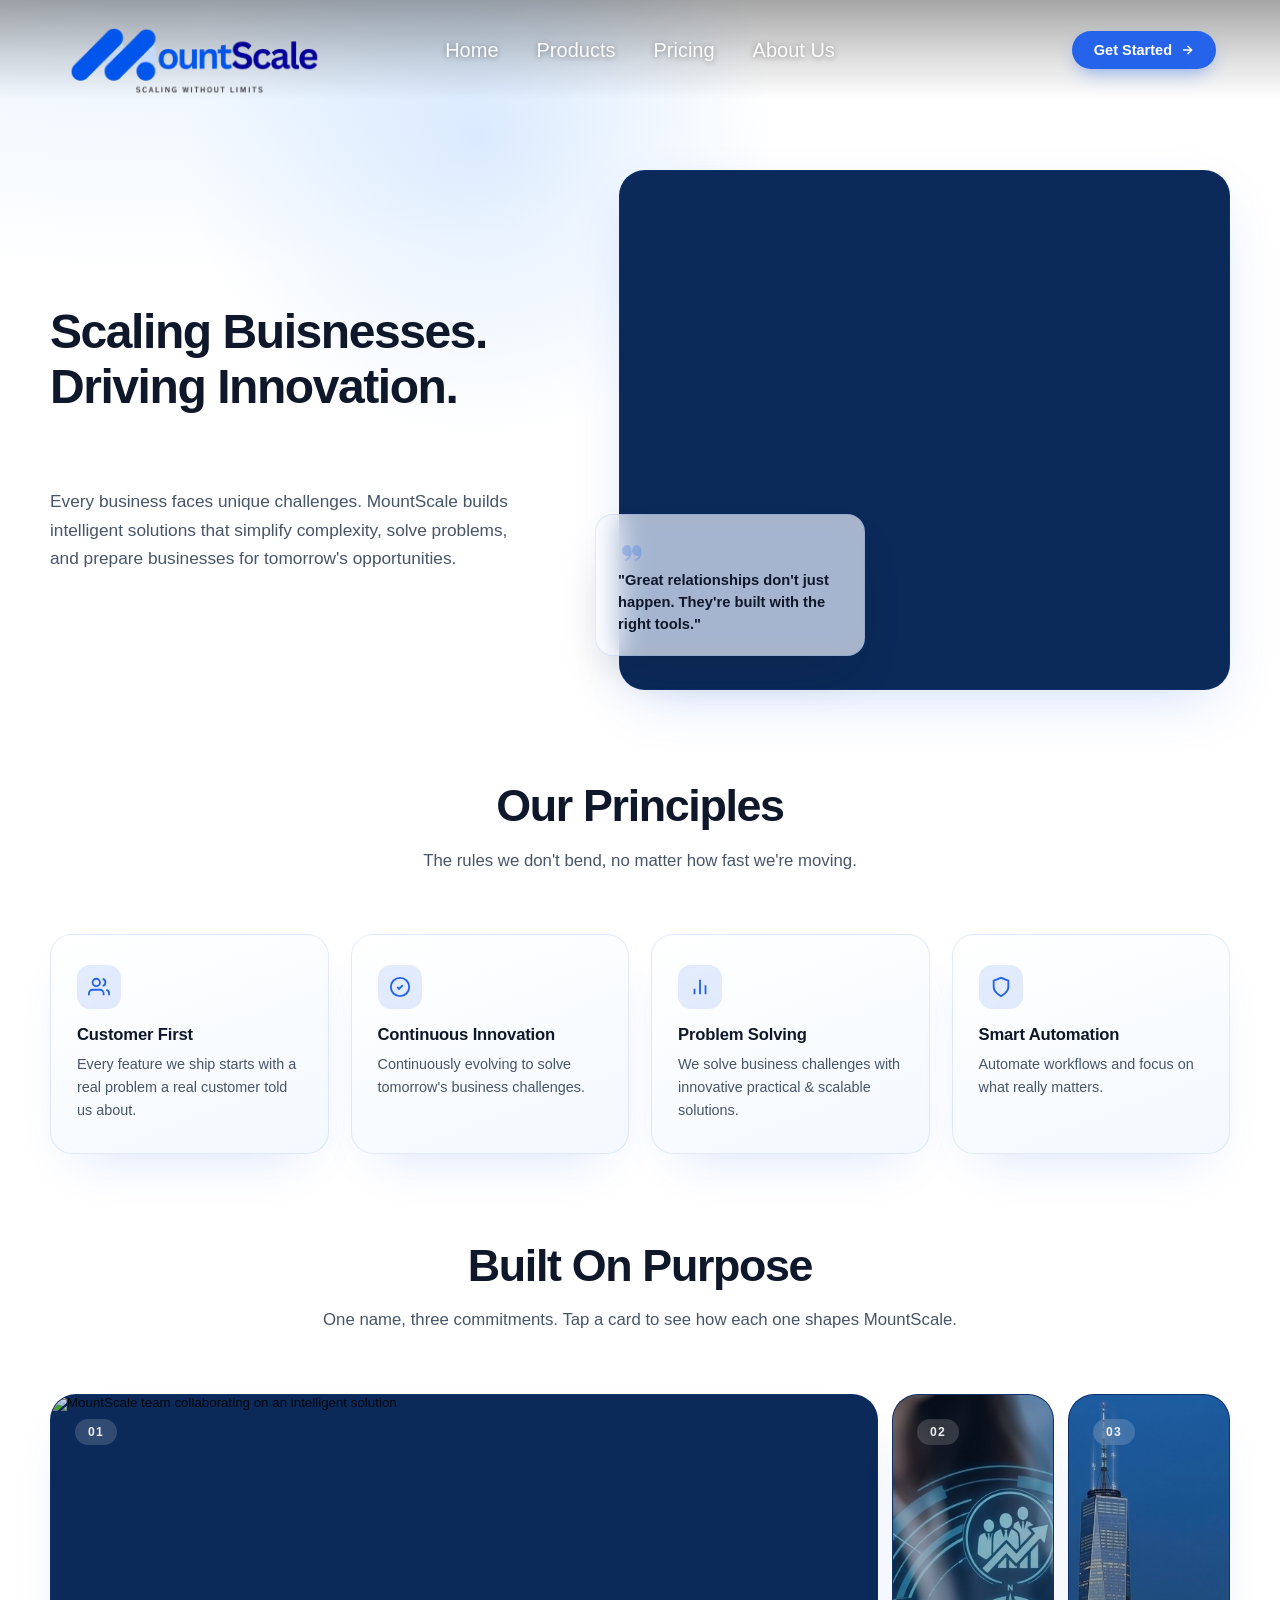
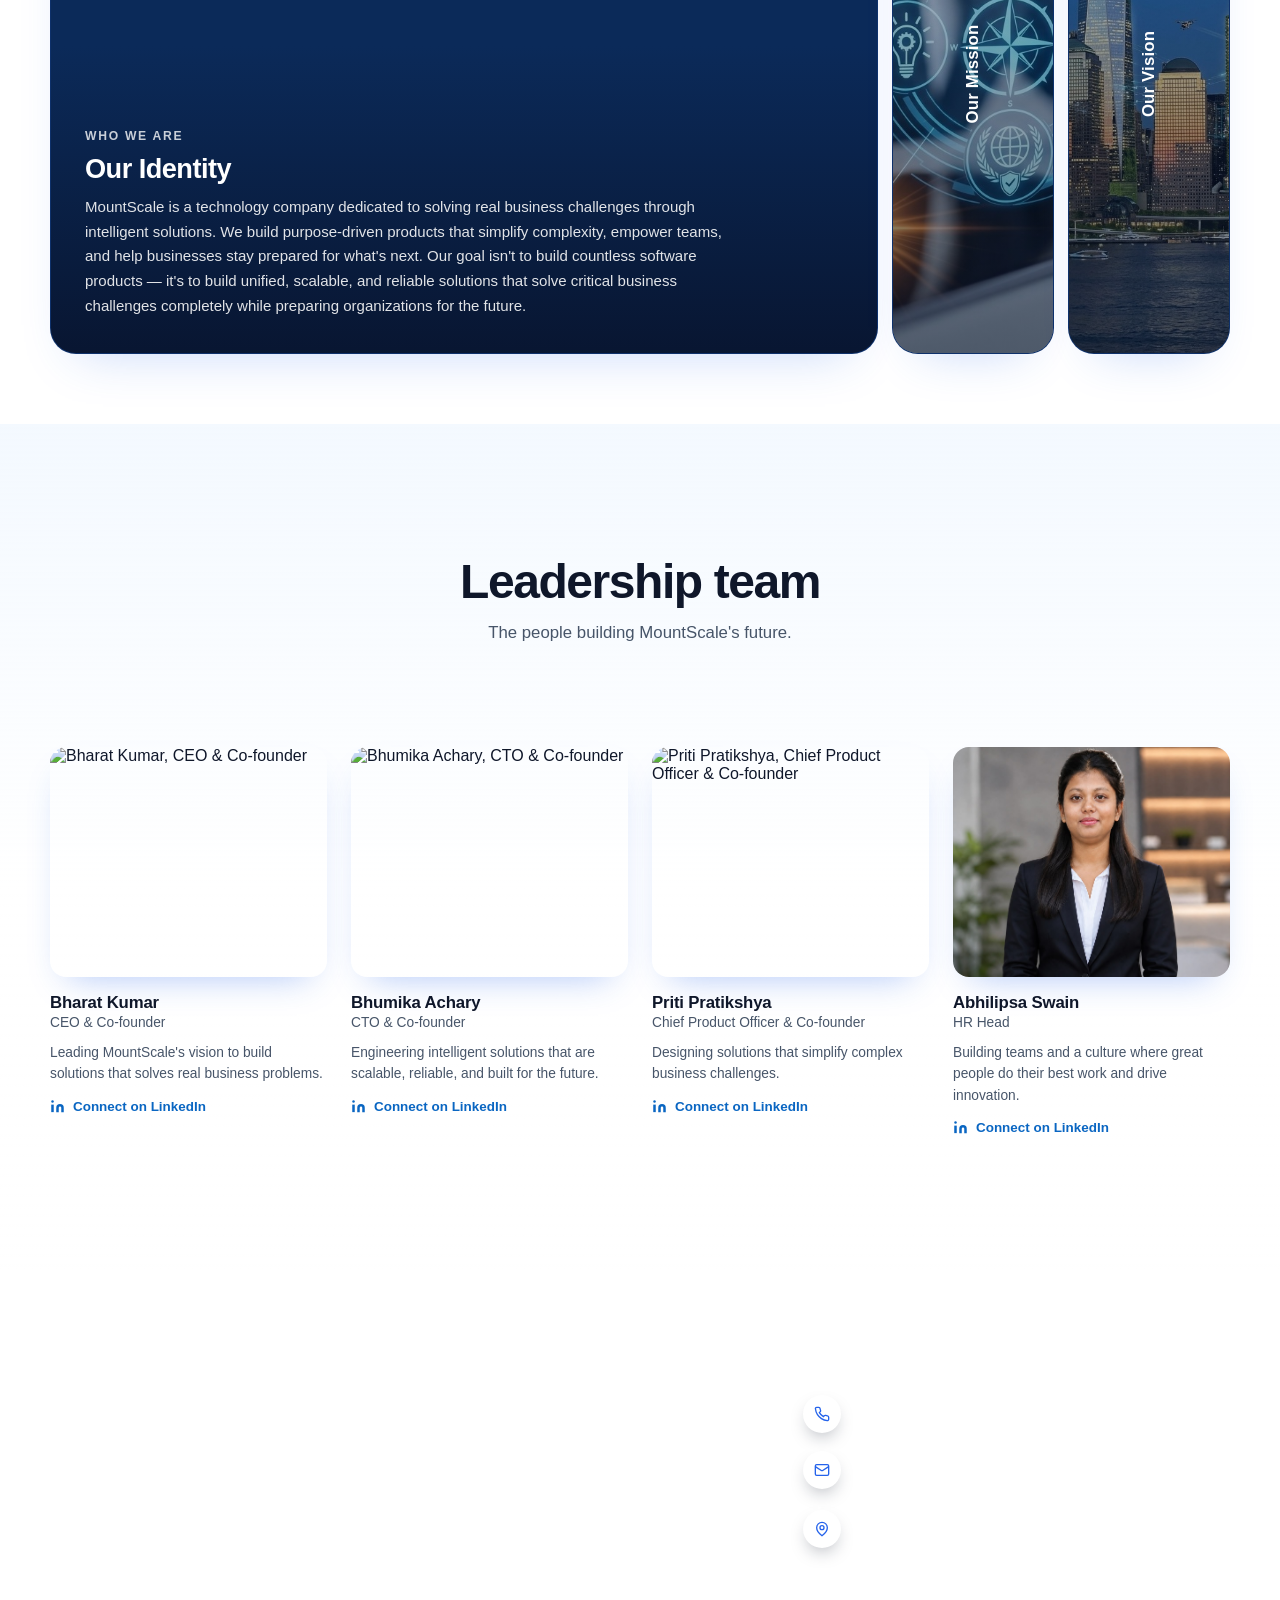
==== about.html @ 6b247cb0 "profile pic" ====
<!DOCTYPE html>
<html lang="en">
<head>
<meta charset="UTF-8" />
<meta name="viewport" content="width=device-width, initial-scale=1.0" />
<title>About Us — MountScale</title>
<link rel="icon" type="image/png" href="mountscale-mark.png" />
<meta name="description" content="MountScale exists to give growing businesses intelligent, AI-powered sales and customer engagement tools. Our mission, principles, story, and the team behind it." />
<link rel="preconnect" href="https://fonts.googleapis.com">
<link rel="stylesheet" href="index.css">
<link rel="stylesheet" href="loader.css">
<link rel="stylesheet" href="about.css">
</head>
<body>
<div id="loader">
  <div class="loader-card">
    <div class="loader-mark">
      <div class="loader-mark-depth"><img src="mountscale-mark.png" alt=""></div>
      <img class="loader-mark-base" src="mountscale-mark.png" alt="">
      <div class="loader-mark-fill"><img src="mountscale-mark.png" alt=""></div>
    </div>
  </div>
</div>

<header class="nav" id="navbar">
  <a href="index.html" class="nav-logo"><img src="mountscale-logo.png" alt="MountScale"/></a>
  <nav class="nav-center" id="navCenter">
    <a href="index.html#home">Home</a>
    <a href="products.html">Products</a>
    <a href="pricing.html">Pricing</a>
    <a href="about.html">About Us</a>
  </nav>
  <div class="nav-right">
    <a href="get-started.html" class="nav-cta">Get Started
      <svg width="14" height="14" viewBox="0 0 24 24" fill="none" stroke="currentColor" stroke-width="2.5"><path d="M5 12h14M13 5l7 7-7 7"/></svg>
    </a>
    <button class="nav-toggle" id="navToggle" aria-label="Toggle menu" aria-expanded="false" aria-controls="navCenter">
      <span></span>
    </button>
  </div>
</header>
<div class="nav-scrim" id="navScrim"></div>

<!-- ================= About hero ================= -->
<section class="about-hero">
  <div class="about-hero-glow"></div>
  <div class="section-inner about-hero-inner dash-wrap">
    <div class="about-copy">
      <!-- <div class="eyebrow reveal"><span class="dot"></span> About MountScale</div> -->
      <h1 class="about-headline reveal">Scaling Buisnesses.<br>Driving Innovation.         <span class="grad">Without Limits.</span></h1>
      <p class="about-sub reveal">Every business faces unique challenges. MountScale builds intelligent solutions that simplify complexity, solve problems, and prepare businesses for tomorrow's opportunities.</p>
    </div>

    <div class="about-visual reveal">
      <video class="about-video" autoplay muted loop playsinline preload="auto">
        <source src="abtvdo.mp4" type="video/mp4">
      </video>
      <div class="about-quote">
        <svg width="24" height="24" viewBox="0 0 24 24" fill="currentColor" class="quote-mark"><path d="M9.5 8C6.5 8 4 10.5 4 13.5S6.5 19 9.5 19c.4 0 .8 0 1.1-.1-.6 1.6-2 2.9-4 3.6l.6 1.5c4-1.3 6.3-4.4 6.3-8.6C13.5 11 11.9 8 9.5 8Zm10 0c-3 0-5.5 2.5-5.5 5.5S16.5 19 19.5 19c.4 0 .8 0 1.1-.1-.6 1.6-2 2.9-4 3.6l.6 1.5c4-1.3 6.3-4.4 6.3-8.6 0-4-1.6-7-4-7Z"/></svg>
        <p>"Great relationships don't just happen. They're built with the right tools."</p>
      </div>
    </div>
  </div>
</section>
<!-- ================= /about hero ================= -->

<!-- ================= Principles ================= -->
<section class="about-principles">
  <div class="section-inner">
    <div class="section-head reveal">
      <!-- <div class="section-eyebrow">How We Operate</div> -->
      <h2>Our Principles</h2>
      <p>The rules we don't bend, no matter how fast we're moving.</p>
    </div>

    <div class="principles-grid">
      <div class="principle-card reveal">
        <div class="principle-icon">
          <svg width="22" height="22" viewBox="0 0 24 24" fill="none" stroke="currentColor" stroke-width="2"><path d="M17 21v-2a4 4 0 0 0-4-4H5a4 4 0 0 0-4 4v2"/><circle cx="9" cy="7" r="4"/><path d="M23 21v-2a4 4 0 0 0-3-3.87"/><path d="M16 3.13a4 4 0 0 1 0 7.75"/></svg>
        </div>
        <h4>Customer First</h4>
        <p>Every feature we ship starts with a real problem a real customer told us about.</p>
      </div>
      <div class="principle-card reveal">
        <div class="principle-icon">
          <svg width="22" height="22" viewBox="0 0 24 24" fill="none" stroke="currentColor" stroke-width="2"><circle cx="12" cy="12" r="10"/><path d="m9 12 2 2 4-4"/></svg>
        </div>
        <h4>Continuous Innovation</h4>
        <p>Continuously evolving to solve tomorrow's business challenges.</p>
      </div>
      <div class="principle-card reveal">
        <div class="principle-icon">
          <svg width="22" height="22" viewBox="0 0 24 24" fill="none" stroke="currentColor" stroke-width="2"><path d="M18 20V10M12 20V4M6 20v-6"/></svg>
        </div>
        <h4>Problem Solving</h4>
        <p>We solve business challenges with innovative practical & scalable solutions.</p>
      </div>
      <div class="principle-card reveal">
        <div class="principle-icon">
          <svg width="22" height="22" viewBox="0 0 24 24" fill="none" stroke="currentColor" stroke-width="2"><path d="M12 22s8-4 8-10V5l-8-3-8 3v7c0 6 8 10 8 10z"/></svg>
        </div>
        <h4>Smart Automation</h4>
        <p>Automate workflows and focus on what really matters.</p>
      </div>
    </div>
  </div>
</section>
<!-- ================= /Principles ================= -->

<!-- ================= Our Foundation: Identity / Mission / Vision ================= -->
<section class="about-foundation">
  <div class="section-inner">
    <div class="section-head reveal">
      <!-- <div class="section-eyebrow">What We Stand For</div> -->
      <h2>Built On Purpose</h2>
      <p>One name, three commitments. Tap a card to see how each one shapes MountScale.</p>
    </div>

    <div class="foundation-stack reveal" id="foundationStack">

      <button class="foundation-card is-active" type="button" data-card="identity" aria-expanded="true">
        <img class="fc-img" src="https://images.unsplash.com/photo-1758873268745-dd2cf0d677b5?fm=jpg&q=70&w=1400&auto=format&fit=crop" alt="MountScale team collaborating on an intelligent solution" loading="lazy">
        <span class="fc-scrim" aria-hidden="true"></span>
        <span class="fc-index">01</span>
        <span class="fc-collapsed-label">Our Identity</span>
        <span class="fc-content">
          <span class="fc-eyebrow">Who We Are</span>
          <span class="fc-title">Our Identity</span>
          <span class="fc-desc">MountScale is a technology company dedicated to solving real business challenges through intelligent solutions. We build purpose-driven products that simplify complexity, empower teams, and help businesses stay prepared for what's next. Our goal isn't to build countless software products — it's to build unified, scalable, and reliable solutions that solve critical business challenges completely while preparing organizations for the future.</span>
        </span>
      </button>

      <button class="foundation-card" type="button" data-card="mission" aria-expanded="false">
        <img class="fc-img" src="mission.jpg" loading="lazy">
        <span class="fc-scrim" aria-hidden="true"></span>
        <span class="fc-index">02</span>
        <span class="fc-collapsed-label">Our Mission</span>
        <span class="fc-content">
          <span class="fc-eyebrow">Why We Build</span>
          <span class="fc-title">Our Mission</span>
          <span class="fc-desc">To identify real business challenges and build intelligent solutions that solve them completely — enabling businesses to work smarter, adapt faster, and scale without limits.</span>
        </span>
      </button>

      <button class="foundation-card" type="button" data-card="vision" aria-expanded="false">
        <img class="fc-img" src="vision.jpg" alt="Sunrise over a mountain summit — the horizon MountScale is building toward" loading="lazy">
        <span class="fc-scrim" aria-hidden="true"></span>
        <span class="fc-index">03</span>
        <span class="fc-collapsed-label">Our Vision</span>
        <span class="fc-content">
          <span class="fc-eyebrow">Where We're Headed</span>
          <span class="fc-title">Our Vision</span>
          <span class="fc-desc">To become the most trusted business technology company for SMEs — building innovative solutions that empower businesses to solve today's challenges and prepare for tomorrow's opportunities.</span>
        </span>
      </button>

    </div>
  </div>
</section>
<!-- ================= /Our Foundation ================= -->

<!-- ================= Brand meaning / story ================= -->
<!-- <section class="about-story">
  <div class="section-inner story-wrap">
    <div class="story-visual reveal">
      <img
        class="story-photo"
        src="https://images.unsplash.com/photo-1761838816945-021a4ebd67bc?fm=jpg&q=80&w=1400&auto=format&fit=crop"
        alt="Snow-covered mountain peak lit by sunset — the climb MountScale is named for"
        loading="lazy">
      <div class="story-photo-overlay"></div>
    </div>
    <div class="story-copy reveal">
      <div class="section-eyebrow">Our Story</div>
      <h2>The Story Behind The Name</h2>
      <p>MountScale was born from a simple observation: growing a business feels a lot like climbing a mountain — steep, unpredictable, and hard to do alone. We wanted a name that carried both halves of that journey.</p>
      <p><strong>Mount</strong> is the climb — the ambition, the grit, the decision to start before the path is clear. <strong>Scale</strong> is what comes after you reach solid ground — growth without limits, systems that expand exactly as fast as you need them to. Put together, they're a promise: we'll help you make the climb, and we'll help you keep climbing.</p>
    </div>
  </div>
</section> -->
<!-- ================= /Brand meaning / story ================= -->

<!-- ================= Our Core Belief ================= -->
<!-- <section class="about-belief-section">
  <div class="section-inner">
    <div class="about-belief reveal">
      <div class="belief-eyebrow">Our Core Belief</div>
      <p class="belief-statement">Every business — regardless of size — deserves the same intelligent tools once reserved for enterprises with unlimited budgets.</p>
      <p class="belief-sub">That belief is the reason MountScale exists, and it's the filter every decision we make has to pass through.</p>
    </div>
  </div>
</section> -->
<!-- ================= /Our Core Belief ================= -->

<!-- ================= Logo & name meaning ================= -->
<!-- <section class="about-logo-meaning">
  <div class="section-inner logo-wrap">
    <div class="logo-mark-card reveal">
      <img src="mountscale-logo.png" alt="MountScale logomark" class="logo-mark-img"/>
    </div>
    <div class="logo-copy reveal">
      <div class="section-eyebrow">Our Identity</div>
      <h2>What Our Mark Stands For</h2>
      <p>Our mark is two ascending peaks resolving into a single upward stroke — a climb that turns into momentum. It's meant to read as motion, not just geometry: the moment effort becomes progress.</p>
      <div class="logo-meaning-grid">
        <div class="logo-meaning-item">
          <span class="lm-letter">Mount</span>
          <p>The starting point. Every business begins at the base of its own mountain — ambitious, unproven, and ready to climb.</p>
        </div>
        <div class="logo-meaning-item">
          <span class="lm-letter">Scale</span>
          <p>The outcome. Systems and automation that grow exactly as fast as you do, with nothing holding you back.</p>
        </div>
      </div>
      <p class="logo-color-note">The blue gradient across our mark represents clarity, trust, and the open sky above the summit — where growth has no ceiling.</p>
    </div>
  </div>
</section> -->
<!-- ================= /Logo & name meaning ================= -->

<!-- ================= Leadership team ================= -->
<section class="about-team">
  <div class="team-bg" aria-hidden="true"></div>
  <div class="section-inner">
    <div class="team-head reveal">
      <h2>Leadership team</h2>
      <p>The people building MountScale's future.</p>
      <svg class="team-divider" width="90" height="26" viewBox="0 0 90 26" fill="none"></svg>
    </div>

    <div class="team-grid">
      <div class="team-card reveal">
        <img class="team-photo" src="images/team/bharat-kumar.jpg" alt="Bharat Kumar, CEO & Co-founder">
        <div class="team-name">Bharat Kumar</div>
        <span class="team-role-pill">CEO &amp; Co-founder</span>
        <p class="team-bio">Leading MountScale's vision to build solutions that solves real business problems.</p>
        <a href="https://www.linkedin.com/in/know-bk/" class="team-linkedin">
          <svg width="15" height="15" viewBox="0 0 24 24" fill="currentColor"><path d="M16 8a6 6 0 0 1 6 6v7h-4v-7a2 2 0 0 0-2-2 2 2 0 0 0-2 2v7h-4v-7a6 6 0 0 1 6-6z"/><rect x="2" y="9" width="4" height="12"/><circle cx="4" cy="4" r="2"/></svg>
          Connect on LinkedIn
        </a>
      </div>

      <div class="team-card reveal">
        <img class="team-photo" src="images/team/bhumika-achary.jpg" alt="Bhumika Achary, CTO & Co-founder">
        <div class="team-name">Bhumika Achary</div>
        <span class="team-role-pill">CTO &amp; Co-founder</span>
        <p class="team-bio">Engineering intelligent solutions that are scalable, reliable, and built for the future.</p>
        <a href="https://www.linkedin.com/in/abhumikaachary/" class="team-linkedin">
          <svg width="15" height="15" viewBox="0 0 24 24" fill="currentColor"><path d="M16 8a6 6 0 0 1 6 6v7h-4v-7a2 2 0 0 0-2-2 2 2 0 0 0-2 2v7h-4v-7a6 6 0 0 1 6-6z"/><rect x="2" y="9" width="4" height="12"/><circle cx="4" cy="4" r="2"/></svg>
          Connect on LinkedIn
        </a>
      </div>

      <div class="team-card reveal">
        <img class="team-photo" src="images/team/priti-pratikshya.jpg" alt="Priti Pratikshya, Chief Product Officer & Co-founder">
        <div class="team-name">Priti Pratikshya</div>
        <span class="team-role-pill">Chief Product Officer &amp; Co-founder</span>
        <p class="team-bio">Designing solutions that simplify complex business challenges.</p>
        <a href="https://www.linkedin.com/in/pritipratikshya018/" class="team-linkedin">
          <svg width="15" height="15" viewBox="0 0 24 24" fill="currentColor"><path d="M16 8a6 6 0 0 1 6 6v7h-4v-7a2 2 0 0 0-2-2 2 2 0 0 0-2 2v7h-4v-7a6 6 0 0 1 6-6z"/><rect x="2" y="9" width="4" height="12"/><circle cx="4" cy="4" r="2"/></svg>
          Connect on LinkedIn
        </a>
      </div>

      <div class="team-card reveal">
        <img class="team-photo" src="HR.jpeg" alt="Abhilipsa Swain, HR Head">
        <div class="team-name">Abhilipsa Swain</div>
        <span class="team-role-pill">HR Head</span>
        <p class="team-bio">Building teams and a culture where great people do their best work and drive innovation.</p>
        <a href="https://www.linkedin.com/in/abhilipsa-swain-6532712ba/" class="team-linkedin">
          <svg width="15" height="15" viewBox="0 0 24 24" fill="currentColor"><path d="M16 8a6 6 0 0 1 6 6v7h-4v-7a2 2 0 0 0-2-2 2 2 0 0 0-2 2v7h-4v-7a6 6 0 0 1 6-6z"/><rect x="2" y="9" width="4" height="12"/><circle cx="4" cy="4" r="2"/></svg>
          Connect on LinkedIn
        </a>
      </div>
    </div>
  </div>
</section>
<!-- ================= /leadership team ================= -->
 
<footer id="about">
  <div class="footer-watermark" aria-hidden="true"><img src="mountscale-logo.png" alt=""/></div>
  <div class="footer-inner">
    <div class="footer-social">
      <h4>Find Us</h4>
      <div class="social-row">
        <a href="https://x.com/MountScale/" target="_blank" rel="noopener" aria-label="Twitter">
          <svg width="18" height="18" viewBox="0 0 24 24" fill="currentColor"><path d="M18.9 2H22l-6.77 7.74L23.2 22h-6.24l-4.89-6.39L6.48 22H3.36l7.24-8.28L2.94 2h6.4l4.42 5.84L18.9 2Zm-1.1 18h1.73L8.4 3.9H6.54L17.8 20Z"/></svg>
        </a>
        <a href="https://linkedin.com/company/mountscale" target="_blank" rel="noopener" aria-label="LinkedIn">
          <svg width="18" height="18" viewBox="0 0 24 24" fill="none" stroke="currentColor" stroke-width="2"><path d="M16 8a6 6 0 0 1 6 6v7h-4v-7a2 2 0 0 0-2-2 2 2 0 0 0-2 2v7h-4v-7a6 6 0 0 1 6-6z"/><rect x="2" y="9" width="4" height="12"/><circle cx="4" cy="4" r="2"/></svg>
        </a>
        <a href="https://instagram.com/mountscale" target="_blank" rel="noopener" aria-label="Instagram">
          <svg width="18" height="18" viewBox="0 0 24 24" fill="none" stroke="currentColor" stroke-width="2"><rect x="2" y="2" width="20" height="20" rx="5"/><circle cx="12" cy="12" r="4"/><circle cx="17.5" cy="6.5" r="1"/></svg>
        </a>
      </div>
    </div>

    <div class="footer-links">
      <h4>Quick Links</h4>
      <a href="index.html#home">Home</a>
      <a href="products.html">Products</a>
      <a href="pricing.html">Pricing</a>
      <a href="about.html">About Us</a>
    </div>

    <div class="footer-contact">
      <h4>Contact Us</h4>
      <div class="contact-row">
        <span class="contact-icon">
          <svg width="16" height="16" viewBox="0 0 24 24" fill="none" stroke="currentColor" stroke-width="2"><path d="M22 16.92v3a2 2 0 0 1-2.18 2 19.79 19.79 0 0 1-8.63-3.07 19.5 19.5 0 0 1-6-6 19.79 19.79 0 0 1-3.07-8.67A2 2 0 0 1 4.11 2h3a2 2 0 0 1 2 1.72c.127.96.362 1.903.7 2.81a2 2 0 0 1-.45 2.11L8.09 9.91a16 16 0 0 0 6 6l1.27-1.27a2 2 0 0 1 2.11-.45c.907.338 1.85.573 2.81.7A2 2 0 0 1 22 16.92z"/></svg>
        </span>
        <p>+91 63668 67327</p>
      </div>
      <div class="contact-row">
        <span class="contact-icon">
          <svg width="16" height="16" viewBox="0 0 24 24" fill="none" stroke="currentColor" stroke-width="2"><rect x="2" y="4" width="20" height="16" rx="2"/><path d="m22 7-8.97 5.7a1.94 1.94 0 0 1-2.06 0L2 7"/></svg>
        </span>
        <p>contact@mountscale.in</p>
      </div>
      <div class="contact-row">
        <span class="contact-icon">
          <svg width="16" height="16" viewBox="0 0 24 24" fill="none" stroke="currentColor" stroke-width="2"><path d="M20 10c0 6-8 12-8 12s-8-6-8-12a8 8 0 0 1 16 0z"/><circle cx="12" cy="10" r="3"/></svg>
        </span>
        <p>Plot - 695, Sikharchandi Nagar, Bhubaneswar, Odisha, 751024</p>
      </div>
    </div>
  </div>

  <!-- <div class="footer-tagline-row">Scaling Without Limits</div> -->

  <div class="footer-bottom">© 2026 MountScale. All rights reserved.</div>
</footer>
 
<script src="loader.js"></script>
<script src="nav.js"></script>
<script src="about.js"></script>
</body>
</html>
---- index.css ----
:root{
  --blue:#2563EB;
  --accent:#60A5FA;
  --light:#EAF4FF;
  --bg:#FFFFFF;
  --text:#0F172A;
  --text-soft:#475569;
  --border:rgba(37,99,235,0.12);
  --glass:rgba(255,255,255,0.65);
  --shadow-soft:0 20px 60px -20px rgba(37,99,235,0.25);
  --ease:cubic-bezier(.16,.84,.44,1);
}

*{margin:0;padding:0;box-sizing:border-box;}
html{scroll-behavior:smooth;}
body{
  font-family:-apple-system,BlinkMacSystemFont,"Inter","Segoe UI",Roboto,sans-serif;
  background:var(--bg);
  color:var(--text);
  overflow-x:hidden;
  -webkit-font-smoothing:antialiased;
}
::selection{background:var(--accent);color:#fff;}

@font-face{
  font-family:'InterVar';
  src:local('Inter');
}

a{text-decoration:none;color:inherit;}
button{font-family:inherit;cursor:pointer;border:none;background:none;}
img{display:block;max-width:100%;}

/* ---------- Navbar ---------- */
header.nav {
  position: fixed;
  top: 0;
  left: 0;
  right: 0;
  z-index: 500;
  height: 100px;
  padding: 0 clamp(20px, 5vw, 64px);
  box-sizing: border-box;
  display: flex;
  align-items: center;
  justify-content: space-between;
  background:linear-gradient(180deg, rgba(0,0,0,0.35) 0%, rgba(0,0,0,0.12) 60%, transparent 100%);
}
header.nav.scrolled{
  background:rgba(255,255,255,0.72);
  backdrop-filter:blur(18px) saturate(160%);
  -webkit-backdrop-filter:blur(18px) saturate(160%);
  box-shadow:0 8px 32px -12px rgba(37,99,235,0.15);
  padding:12px clamp(20px,5vw,64px);
  border-bottom:1px solid var(--border);
}
header.nav.hide{transform:translateY(-120%);}

.nav-logo{display:flex;align-items:center;gap:10px;}
.nav-logo img{height:260px;width:auto;transition:height .4s ease;}
.nav-logo img, .footer-brand img{content:url("mountscale-logo.png");}
header.nav.scrolled .nav-logo img{height:260px;}

.nav-center {
  display: flex;
  gap: 38px;
  align-items: center;
  position: absolute;
  left: 50%;
  top: 50%;
  transform: translate(-50%, -50%);
}
.nav-center a{
  font-size:20px;font-weight:500;color:#fff;opacity:.92;
  position:relative;padding:6px 0;transition:opacity .3s ease, color .3s ease, text-shadow .3s ease;
  text-shadow:0 1px 6px rgba(0,0,0,0.45);
}
.nav-center a::after{
  content:'';position:absolute;left:0;bottom:0;width:0;height:1.5px;
  background:var(--blue);transition:width .35s var(--ease);
}
.nav-center a:hover{opacity:1;}
.nav-center a:hover::after{width:100%;}

header.nav.scrolled .nav-center a{
  color:var(--text);opacity:.75;text-shadow:none;
}

.nav-cta{
  display:inline-flex;align-items:center;gap:8px;
  background:var(--blue);color:#fff;font-weight:600;font-size:14.5px;
  padding:11px 22px;border-radius:999px;
  box-shadow:0 8px 20px -6px rgba(37,99,235,0.5);
  transition:transform .35s var(--ease), box-shadow .35s var(--ease), background .35s ease;
}
.nav-cta:hover{
  transform:translateY(-3px);
  box-shadow:0 14px 30px -6px rgba(37,99,235,0.65), 0 0 0 6px rgba(96,165,250,0.18);
  background:#1d4ed8;
}
.nav-cta svg{transition:transform .35s var(--ease);}
.nav-cta:hover svg{transform:translateX(3px);}

/* ---------- Mobile nav toggle ---------- */
.nav-right{display:flex;align-items:center;gap:14px;}

.nav-toggle{
  display:none;width:40px;height:40px;border-radius:10px;
  align-items:center;justify-content:center;
  background:rgba(37,99,235,0.08);flex-shrink:0;z-index:501;
}
.nav-toggle span{
  display:block;width:20px;height:2px;background:var(--text);border-radius:2px;position:relative;
  transition:transform .3s var(--ease), background .3s var(--ease);
}
.nav-toggle span::before,.nav-toggle span::after{
  content:'';position:absolute;left:0;width:20px;height:2px;background:var(--text);border-radius:2px;
  transition:transform .3s var(--ease), top .3s var(--ease);
}
.nav-toggle span::before{top:-6px;}
.nav-toggle span::after{top:6px;}
.nav-toggle[aria-expanded="true"] span{background:transparent;}
.nav-toggle[aria-expanded="true"] span::before{top:0;transform:rotate(45deg);}
.nav-toggle[aria-expanded="true"] span::after{top:0;transform:rotate(-45deg);}

.nav-scrim{display:none;position:fixed;inset:0;background:rgba(15,23,42,0.35);z-index:498;}
.nav-scrim.is-open{display:block;}

@media (max-width:900px){
  .nav-logo img{height:80px;}
  header.nav.scrolled .nav-logo img{height:80px;}

  .nav-center{
    display:flex;flex-direction:column;align-items:flex-start;gap:26px;
    position:fixed;top:0;right:0;width:min(78vw,320px);height:100vh;
    background:#fff;padding:110px 32px 40px;
    transform:translateX(100%);transition:transform .4s var(--ease);
    box-shadow:-10px 0 40px -20px rgba(15,23,42,0.35);z-index:499;
  }
  .nav-center.is-open{transform:translateX(0);}
  .nav-center a{font-size:18px;}
  .nav-toggle{display:flex;}
}

/* ---------- Hero ---------- */
.hero{
  position:relative;min-height:100vh;display:flex;align-items:center;justify-content:center;
  overflow:hidden;padding:140px 24px 80px;
  background:#eaf4ff;
}

/* ===== Video hero background ===== */
/* .hero-video{
  position:absolute;inset:0;z-index:1;
  width:100%;height:100%;
  object-fit:cover;object-position:center;
  pointer-events:none;
  will-change:opacity;
}
.hero-video-b{ opacity:0; } */

.hero-bg-image{
  position:absolute;inset:0;z-index:1;
  width:100%;height:100%;
  object-fit:cover;object-position:center;
  pointer-events:none;
}

.hero-video-overlay{
  position:absolute;inset:0;z-index:2;pointer-events:none;
}
/* ===== /video hero background ===== */

.hero-inner{
  position:relative;z-index:5;max-width:900px;text-align:center;
  display:flex;flex-direction:column;align-items:center;gap:26px;
}
.eyebrow{
  display:inline-flex;align-items:center;gap:8px;
  font-size:12.5px;font-weight:600;letter-spacing:.14em;text-transform:uppercase;
  color:var(--blue);background:rgba(255,255,255,0.55);border:1px solid var(--border);
  padding:8px 16px;border-radius:999px;
  backdrop-filter:blur(6px);
}
.eyebrow .dot{width:6px;height:6px;border-radius:50%;background:var(--blue);box-shadow:0 0 0 4px rgba(37,99,235,0.18);}

h1.hero-headline{
  font-size:clamp(2.4rem,5.6vw,4.4rem);
  line-height:1.06;font-weight:700;letter-spacing:-0.035em;
  color:white;
}
h1.hero-headline .grad{
  color:#0055EC;
}
.hero-sub{
  position:relative;max-width:700px;
  padding:18px 28px 17px;
  font-size:clamp(1rem,1.6vw,1.18rem);line-height:1.65;
  color:#0f172a;font-weight:500;letter-spacing:.005em;
  background:linear-gradient(135deg,rgba(255,255,255,.55),rgba(234,244,255,.5));
  border:1px solid rgba(255,255,255,.4);border-radius:20px;
  box-shadow:0 18px 44px -20px rgba(15,23,42,.42);
  backdrop-filter:blur(14px) saturate(145%);
  -webkit-backdrop-filter:blur(14px) saturate(145%);
}
.hero-sub::before{
  content:'';position:absolute;top:0;left:50%;transform:translateX(-50%);
  width:74px;height:3px;border-radius:0 0 999px 999px;
  background:#0055EC;
}
.hero-ctas{display:flex;gap:16px;flex-wrap:wrap;justify-content:center;margin-top:6px;}
.btn-primary{
  background:var(--blue);color:#fff;font-weight:600;font-size:15.5px;
  padding:15px 30px;border-radius:999px;display:inline-flex;align-items:center;gap:10px;
  box-shadow:0 10px 28px -8px rgba(37,99,235,0.55);
  transition:transform .4s var(--ease), box-shadow .4s var(--ease);
}
.btn-primary:hover{transform:translateY(-4px) scale(1.02);box-shadow:0 18px 40px -8px rgba(37,99,235,0.7);}
.btn-secondary{
  background:rgba(255,255,255,0.7);color:var(--text);font-weight:600;font-size:15.5px;
  padding:15px 28px;border-radius:999px;border:1px solid var(--border);
  backdrop-filter:blur(10px);
  transition:transform .4s var(--ease), border-color .4s ease, background .4s ease;
}
.btn-secondary:hover{transform:translateY(-4px);border-color:var(--blue);background:#fff;}

/* Hero quotes */
.hero-quotes{
  margin-top:34px;height:26px;position:relative;overflow:hidden;
  max-width:560px;
}
.hero-quotes span{
  position:absolute;inset:0;display:flex;align-items:center;justify-content:center;
  font-size:14px;font-style:italic;color:var(--text-soft);opacity:0;
  transition:opacity 1s ease, transform 1s ease;transform:translateY(8px);
  width:100%;
}
.hero-quotes span.active{opacity:1;transform:translateY(0);}
.hero-quotes span::before{content:'"';}
.hero-quotes span::after{content:'"';}

/* Floating CRM cards */
.float-card{
  position:absolute;z-index:4;
  background:var(--glass);backdrop-filter:blur(16px) saturate(160%);-webkit-backdrop-filter:blur(16px) saturate(160%);
  border:1px solid var(--border);border-radius:16px;
  box-shadow:0 20px 45px -18px rgba(37,99,235,0.28);
  padding:12px 14px;font-size:12px;color:var(--text);
  will-change:transform;opacity:0;
}
.float-card .fc-title{font-weight:600;font-size:11.5px;display:flex;align-items:center;gap:6px;margin-bottom:6px;color:var(--text);}
.float-card .fc-sub{color:var(--text-soft);font-size:11px;}
.float-card .fc-icon{width:16px;height:16px;border-radius:6px;background:linear-gradient(135deg,var(--blue),var(--accent));flex-shrink:0;display:flex;align-items:center;justify-content:center;color:#fff;font-size:10px;}
.bar{height:5px;border-radius:3px;background:rgba(37,99,235,0.12);overflow:hidden;margin-top:6px;}
.bar i{display:block;height:100%;background:linear-gradient(90deg,var(--blue),var(--accent));border-radius:3px;}
.pill{display:inline-block;font-size:9.5px;font-weight:600;padding:2px 8px;border-radius:999px;background:rgba(37,99,235,0.1);color:var(--blue);}

.fc-profile{top:14%;left:6%;width:158px;}
.fc-chat{top:8%;right:7%;width:190px;}
.fc-pipeline{bottom:30%;left:3%;width:170px;}
.fc-inventory{top:42%;left:11%;width:150px;}
.fc-testdrive{bottom:10%;left:20%;width:160px;}
.fc-service{bottom:14%;right:4%;width:168px;}
.fc-finance{top:34%;right:2%;width:150px;}
.fc-analytics{bottom:4%;right:22%;width:180px;}
.fc-notify{top:4%;left:32%;width:200px;}
.fc-dealer{bottom:38%;right:14%;width:140px;}

@media (max-width:1100px){
  .float-card{display:none;}
  .fc-chat,.fc-profile{display:flex;}
  .fc-chat{top:6%;right:4%;width:160px;}
  .fc-profile{top:10%;left:3%;width:140px;}
}
@media (max-width:640px){ .float-card{display:none !important;} }

/* Center car */
.car-stage{
  position:relative;z-index:3;width:100%;max-width:520px;height:260px;
  margin:0 auto -20px;
}
#car-canvas{width:100%;height:100%;}

/* ---------- Sections generic ---------- */
section{position:relative;padding:70px 24px;}
.section-inner{max-width:1180px;margin:0 auto;}
.section-head{max-width:640px;margin:0 auto 60px;text-align:center;}
.section-eyebrow{font-size:12.5px;font-weight:600;letter-spacing:.14em;text-transform:uppercase;color:var(--blue);margin-bottom:14px;}
.section-head h2{font-size:clamp(1.9rem,3.6vw,2.8rem);font-weight:700;letter-spacing:-0.03em;line-height:1.15;}
.section-head p{margin-top:16px;color:var(--text-soft);font-size:1.05rem;line-height:1.6;}

/* Product cards */
.products-grid{display:grid;grid-template-columns:minmax(0,900px);justify-content:center;gap:32px;}
@media (max-width:860px){.products-grid{grid-template-columns:1fr;}}
.product-card{
  position:relative;display:flex;flex-direction:column;justify-content:center;align-items:center;text-align:center;min-height:460px;
  border-radius:30px;padding:64px 72px;overflow:hidden;
  background:linear-gradient(160deg,rgba(255,255,255,0.9),rgba(234,244,255,0.6));
  border:1px solid var(--border);backdrop-filter:blur(14px);
  box-shadow:0 30px 60px -30px rgba(37,99,235,0.25);
  transition:transform .5s var(--ease), box-shadow .5s var(--ease);
  opacity:0;transform:translateY(50px);
}
.product-card:hover{transform:translateY(-10px);box-shadow:0 40px 80px -30px rgba(37,99,235,0.35);}
.product-card .pc-icon{
  width:56px;height:56px;border-radius:16px;
  background:linear-gradient(135deg,var(--blue),var(--accent));
  display:flex;align-items:center;justify-content:center;color:#fff;margin-bottom:26px;
  box-shadow:0 12px 24px -8px rgba(37,99,235,0.5);
}
.product-card h3{font-size:1.6rem;font-weight:700;margin-bottom:14px;letter-spacing:-0.02em;}
.product-card p{color:var(--text-soft);line-height:1.7;margin-bottom:34px;font-size:1.08rem;max-width:690px;}
.pc-link{align-self:center;display:inline-flex;align-items:center;gap:10px;font-weight:700;color:var(--blue);font-size:1.02rem;padding:14px 25px;border:1px solid rgba(37,99,235,.16);border-radius:999px;background:rgba(255,255,255,.68);box-shadow:0 12px 28px -16px rgba(37,99,235,.45);}
.pc-link svg{transition:transform .35s var(--ease);}
.product-card:hover .pc-link svg{transform:translateX(5px);}
.product-card .pc-glow{
  position:absolute;width:260px;height:260px;border-radius:50%;
  background:radial-gradient(circle,rgba(96,165,250,0.25),transparent 70%);
  right:-80px;bottom:-100px;pointer-events:none;
}
@media (max-width:640px){.product-card{min-height:auto;padding:42px 28px;}.product-card p{font-size:1rem;}}

/* ---------- Engine section (mountain / summit concept) ---------- */
.engine-wrap{display:grid;grid-template-columns:1fr 1.05fr;gap:72px;align-items:center;}
@media (max-width:940px){.engine-wrap{grid-template-columns:1fr;gap:56px;}}

.engine-content h2{font-size:clamp(1.9rem,3.4vw,2.6rem);font-weight:700;letter-spacing:-0.03em;line-height:1.15;margin-bottom:20px;}
.engine-content h2 .grad{color:#0055EC;}
.engine-content p{color:var(--text-soft);line-height:1.7;font-size:1.02rem;margin-bottom:36px;max-width:480px;}

.engine-stats{display:flex;gap:36px;flex-wrap:wrap;}
.engine-stat{position:relative;padding-left:16px;}
.engine-stat::before{content:'';position:absolute;left:0;top:4px;bottom:4px;width:3px;border-radius:3px;background:linear-gradient(180deg,var(--blue),var(--accent));}
.es-value{font-size:1.9rem;font-weight:700;letter-spacing:-0.02em;color:var(--text);}
.es-label{font-size:12.5px;color:var(--text-soft);text-transform:uppercase;letter-spacing:.06em;margin-top:2px;}

/* ===== Visual card: sky above / surface line / roots beneath =====
   (single authoritative definition — see bottom of file for the
   iceberg image crop rules) */
.engine-visual{
  position:relative;display:flex;flex-direction:column;
  border-radius:28px;overflow:hidden;
  box-shadow:0 40px 90px -28px rgba(37,99,235,0.38), 0 0 0 1px rgba(37,99,235,0.08);
  background:#0B1730;
}

.engine-sky{
  position:relative;overflow:hidden;
  padding:0;
}

.engine-tag{
  display:inline-flex;align-items:center;gap:8px;font-size:10.5px;font-weight:700;
  letter-spacing:.1em;text-transform:uppercase;padding:6px 14px;border-radius:999px;
}
.engine-tag-light{background:#fff;color:var(--blue);border:1px solid var(--border);}
.engine-tag-dark{
  position:relative;z-index:3;align-self:flex-start;margin-bottom:26px;
  background:rgba(96,165,250,0.18);color:#BFDBFE;border:1px solid rgba(96,165,250,0.35);
  backdrop-filter:blur(8px);-webkit-backdrop-filter:blur(8px);
}

.peak-badges{position:absolute;top:22px;right:22px;display:flex;flex-direction:column;gap:12px;align-items:flex-end;z-index:5;}
.peak-badge{
  display:flex;align-items:center;gap:10px;font-size:13.5px;font-weight:700;color:#0F172A;
  background:rgba(255,255,255,0.82);backdrop-filter:blur(16px) saturate(180%);-webkit-backdrop-filter:blur(16px) saturate(180%);
  border:1px solid rgba(255,255,255,0.6);border-radius:999px;padding:8px 18px 8px 8px;
  box-shadow:0 14px 30px -12px rgba(15,23,42,0.35);
}
.pb-icon{
  width:26px;height:26px;border-radius:50%;flex-shrink:0;color:#fff;
  background:linear-gradient(135deg,var(--blue),var(--accent));
  display:flex;align-items:center;justify-content:center;
  box-shadow:0 4px 10px -2px rgba(37,99,235,0.6);
}
@media (max-width:640px){.peak-badges{position:static;align-items:flex-start;margin:16px 0 0 16px;}}

.ground-line{
  position:relative;height:3px;background:#fff;z-index:6;
}
.ground-line span{
  position:absolute;left:50%;top:50%;transform:translate(-50%,-50%);
  background:#0B1730;color:#fff;font-size:10px;font-weight:800;letter-spacing:.16em;
  padding:6px 16px;border-radius:999px;white-space:nowrap;
  box-shadow:0 0 0 4px #fff;
}

.engine-roots{
  position:relative;overflow:hidden;
  min-height:420px;
  padding:32px 28px 28px;display:flex;flex-direction:column;
}
.engine-roots::before{
  content:'';position:absolute;inset:0;z-index:1;pointer-events:none;
  background:linear-gradient(90deg, rgba(4,10,26,0.74) 0%, rgba(4,10,26,0.42) 40%, rgba(4,10,26,0.06) 70%);
}
.engine-roots::after{
  content:'';position:absolute;left:34px;top:66px;bottom:30px;width:1px;z-index:2;
  background:linear-gradient(180deg,rgba(191,219,254,0.55),rgba(191,219,254,0.05));
}

.roots-list{position:relative;z-index:3;display:flex;flex-direction:column;}
.root-item{
  position:relative;display:flex;align-items:center;gap:16px;
  color:#F1F6FF;font-size:15px;font-weight:600;padding:12px 0;
}
.root-icon{
  position:relative;z-index:1;flex-shrink:0;width:34px;height:34px;border-radius:10px;
  display:flex;align-items:center;justify-content:center;color:#BFDBFE;
  background:rgba(96,165,250,0.2);border:1px solid rgba(96,165,250,0.4);
  backdrop-filter:blur(6px);-webkit-backdrop-filter:blur(6px);
}
@media (max-width:640px){.engine-roots::after{left:28px;}}


/* legacy dashboard mock (retained for other pages that may still reference it) */
.dash-mock{
  border-radius:22px;overflow:hidden;
  background:linear-gradient(160deg,#fff,var(--light));
  border:1px solid var(--border);
  box-shadow:0 50px 100px -40px rgba(37,99,235,0.35);
  transform:perspective(1200px) rotateY(-8deg) rotateX(3deg);
  transition:transform .6s var(--ease);
  padding:20px;
}
.dash-visual:hover .dash-mock{transform:perspective(1200px) rotateY(-3deg) rotateX(1deg);}
.dash-topbar{display:flex;gap:6px;margin-bottom:16px;}
.dash-topbar i{width:9px;height:9px;border-radius:50%;background:rgba(37,99,235,0.25);}
.dash-kpis{display:grid;grid-template-columns:repeat(3,1fr);gap:12px;margin-bottom:16px;}
.dash-kpi{background:#fff;border:1px solid var(--border);border-radius:14px;padding:14px;}
.dash-kpi .k-label{font-size:10.5px;color:var(--text-soft);text-transform:uppercase;letter-spacing:.06em;}
.dash-kpi .k-value{font-size:1.5rem;font-weight:700;color:var(--blue);margin-top:4px;}
.dash-chart{background:#fff;border:1px solid var(--border);border-radius:14px;padding:16px;height:150px;display:flex;align-items:flex-end;gap:8px;}
.dash-chart .col{flex:1;background:linear-gradient(180deg,var(--accent),var(--blue));border-radius:6px 6px 0 0;transform:scaleY(0);transform-origin:bottom;}
.dash-rows{margin-top:14px;display:flex;flex-direction:column;gap:8px;}
.dash-row{display:flex;justify-content:space-between;background:#fff;border:1px solid var(--border);border-radius:10px;padding:10px 12px;font-size:12px;color:var(--text-soft);}

.dash-content h2{font-size:clamp(1.9rem,3.4vw,2.6rem);font-weight:700;letter-spacing:-0.03em;line-height:1.15;margin-bottom:20px;}
.dash-content p{color:var(--text-soft);line-height:1.7;font-size:1.02rem;margin-bottom:8px;}

/* CTA section */
.cta-section{
  background:linear-gradient(160deg,var(--light),#ffffff);
  border-radius:36px;margin:0 24px;padding:100px 40px;text-align:center;
  max-width:1180px;margin-left:auto;margin-right:auto;
  border:1px solid var(--border);
  position:relative;overflow:hidden;
}
.cta-section h2{font-size:clamp(2rem,4vw,2.9rem);font-weight:700;letter-spacing:-0.03em;margin-bottom:18px;}
.cta-section p{color:var(--text-soft);font-size:1.08rem;max-width:520px;margin:0 auto 34px;}
.btn-big{
  background:var(--blue);color:#fff;font-weight:700;font-size:17px;
  padding:19px 40px;border-radius:999px;display:inline-flex;align-items:center;gap:10px;
  box-shadow:0 14px 34px -8px rgba(37,99,235,0.55);
  transition:transform .4s var(--ease), box-shadow .4s var(--ease);
}
.btn-big:hover{transform:translateY(-5px) scale(1.03);box-shadow:0 24px 50px -8px rgba(37,99,235,0.7);}
.cta-glow{position:absolute;width:400px;height:400px;border-radius:50%;background:radial-gradient(circle,rgba(37,99,235,0.15),transparent 70%);top:-150px;left:-100px;}
.cta-glow2{position:absolute;width:400px;height:400px;border-radius:50%;background:radial-gradient(circle,rgba(96,165,250,0.18),transparent 70%);bottom:-150px;right:-100px;}

/* Footer */
footer{
  position:relative;isolation:isolate;overflow:hidden;
  padding:80px 24px 0;
  background:linear-gradient(120deg,#0055EC);
}

footer .footer-watermark{
  position:absolute;top:50%;left:50%;z-index:0;pointer-events:none;
  width:min(800px,62vw);
  transform:translate(-50%,-50%);
  opacity:.16;filter:brightness(0) invert(1);
}
footer .footer-watermark img{width:100%;display:block;}

.footer-inner{
  position:relative;z-index:1;max-width:1180px;margin:0 auto;
  display:grid;grid-template-columns:1fr 1fr 1.3fr;gap:48px;
  padding-bottom:56px;
}
@media (max-width:900px){
  .footer-inner{grid-template-columns:1fr;gap:40px;text-align:center;}
}

.footer-inner h4{
  font-size:.86rem;font-weight:800;color:#fff;
  letter-spacing:.02em;margin-bottom:22px;
}

/* Find Us */
.footer-social .social-row{display:flex;gap:14px;}
@media (max-width:900px){.footer-social .social-row{justify-content:center;}}
.social-row a{
  width:46px;height:46px;border-radius:14px;border:1.5px solid rgba(255,255,255,.55);
  display:flex;align-items:center;justify-content:center;
  color:#fff;background:rgba(255,255,255,.06);
  transition:transform .35s var(--ease), background .35s ease, box-shadow .35s ease, border-color .35s ease;
}
.social-row a:hover{transform:translateY(-4px);background:#fff;color:var(--blue);border-color:#fff;box-shadow:0 14px 28px -12px rgba(0,0,0,.4);}

/* Quick Links */
.footer-links a{
  display:block;color:#fff;font-size:1rem;font-weight:700;
  padding:8px 0;opacity:.92;
  transition:opacity .3s ease, transform .3s ease;
}
.footer-links a:hover{opacity:1;transform:translateX(4px);}
@media (max-width:900px){.footer-links a:hover{transform:none;}}

/* Contact rows */
.contact-row{display:flex;align-items:center;gap:14px;padding:9px 0;}
@media (max-width:900px){.contact-row{justify-content:center;}}
.contact-row p{color:#fff;font-size:1rem;font-weight:700;margin:0;line-height:1.4;}
.contact-icon{
  flex-shrink:0;width:38px;height:38px;border-radius:50%;
  display:flex;align-items:center;justify-content:center;color:var(--blue);
  background:#fff;
  box-shadow:0 8px 18px -6px rgba(15,23,42,.35);
}

/* Tagline strip */
.footer-tagline-row{
  position:relative;z-index:1;text-align:center;
  padding:0 24px 30px;
  color:rgba(255,255,255,.55);font-size:1.2rem;font-weight:800;
  letter-spacing:.5em;text-transform:uppercase;
}
@media (max-width:640px){.footer-tagline-row{font-size:.85rem;letter-spacing:.3em;}}

/* Bottom bar */
.footer-bottom{
  position:relative;z-index:1;
  border-top:1px solid rgba(255,255,255,.25);
  padding:24px 24px;text-align:center;
  color:#fff;font-size:.95rem;font-weight:700;
}

/* reveal utility */
.reveal{opacity:0;transform:translateY(40px);}

@media (prefers-reduced-motion: reduce){
  *{animation-duration:.001s !important;transition-duration:.001s !important;}
}


.hero-video {
  transform: scale(1.3);
  object-position: center center;
}


.dash-topbar{position:relative;}
.dash-topbar-label{
  margin-left:auto;font-size:10.5px;font-weight:700;color:var(--text-soft);
  text-transform:uppercase;letter-spacing:.08em;
}

.dash-kpi{position:relative;}
.dash-kpi-icon{
  display:flex;align-items:center;justify-content:center;
  width:26px;height:26px;border-radius:8px;margin-bottom:8px;color:#fff;
  background:linear-gradient(135deg,var(--blue),var(--accent));
}

.dash-row{align-items:center;gap:10px;}
.dr-icon{
  flex-shrink:0;width:8px;height:8px;border-radius:50%;
  box-shadow:0 0 0 4px currentColor,0 0 0 4px transparent; /* fallback, overridden below */
}
.dr-blue{background:var(--blue);box-shadow:0 0 0 3px rgba(37,99,235,0.16);}
.dr-green{background:#16a34a;box-shadow:0 0 0 3px rgba(22,163,74,0.16);}
.dr-orange{background:#ea580c;box-shadow:0 0 0 3px rgba(234,88,12,0.16);}
.dr-text{flex:1;color:var(--text);font-weight:500;}
.dr-time{color:var(--text-soft);flex-shrink:0;}



/* =========================================================
   Iceberg Mountain images (Engine Section)
   Both images are already pre-cropped at the waterline, so they
   are shown at their natural ratio — no 200%-height cropping hack
   needed here.
   ========================================================= */

.iceberg-img-wrap{width:100%;}

.top-wrap{width:100%;aspect-ratio:684/350;}
.iceberg-top-img{width:100%;height:100%;object-fit:cover;object-position:top center;display:block;}

.bottom-wrap{position:absolute;inset:0;z-index:0;height:100%;}
.iceberg-bottom-img{width:100%;height:100%;object-fit:cover;object-position:top center;display:block;}


#challenges{
  padding:60px 24px 90px;
  background:#fff;
}

.challenge-wrapper{
  display:grid;grid-template-columns:1.1fr .9fr;gap:48px;align-items:start;
}
@media (max-width:900px){ .challenge-wrapper{grid-template-columns:1fr;} }

.challenge-accordion{display:flex;flex-direction:column;gap:10px;}
.cha-item{
  border:1px solid var(--border);border-radius:16px;overflow:hidden;
  background:#fff;transition:background .4s var(--ease), border-color .4s var(--ease);
}
.cha-item.is-active{
  background:linear-gradient(120deg,var(--blue),var(--accent));
  border-color:transparent;
}
.cha-head{
  width:100%;display:flex;align-items:center;gap:16px;
  padding:20px 22px;background:none;border:none;cursor:pointer;text-align:left;
  font-family:inherit;
}
.cha-num{font-size:.8rem;font-weight:800;color:var(--blue);letter-spacing:.05em;}
.cha-item.is-active .cha-num{color:rgba(255,255,255,0.75);}
.cha-title{flex:1;font-size:1.05rem;font-weight:700;color:var(--text);}
.cha-item.is-active .cha-title{color:#fff;}
.cha-arrow{font-size:1.1rem;color:var(--text-soft);transition:transform .4s var(--ease);}
.cha-item.is-active .cha-arrow{color:#fff;transform:rotate(45deg);}

.cha-body{
  max-height:0;overflow:hidden;
  transition:max-height .5s var(--ease), padding .5s var(--ease);
  padding:0 22px;
}
.cha-item.is-active .cha-body{max-height:260px;padding:0 22px 22px;}
.cha-body ul{list-style:none;display:flex;flex-direction:column;gap:8px;}
.cha-body li{
  font-size:.92rem;line-height:1.55;color:rgba(255,255,255,0.92);
  padding-left:18px;position:relative;
}
.cha-body li::before{
  content:'';position:absolute;left:0;top:9px;width:6px;height:6px;
  border-radius:50%;background:#fff;
}

.challenge-visual{position:sticky;top:110px;}
.challenge-visual img{
  width:100%;height:340px;object-fit:cover;border-radius:22px;
  border:1px solid var(--border);box-shadow:var(--shadow-soft);
}
.challenge-quote{
  margin-top:-40px;position:relative;z-index:2;margin-left:24px;margin-right:24px;
  background:#fff;border:1px solid var(--blue);border-radius:16px;
  padding:20px 22px;box-shadow:0 20px 40px -22px rgba(37,99,235,.35);
}
.challenge-quote p{font-size:.92rem;font-style:italic;line-height:1.6;color:var(--text);}


#industries{padding:80px 24px 60px;background:var(--bg);}

.industries-marquee{
  margin-top:44px;overflow:hidden;position:relative;
  mask-image:linear-gradient(90deg, transparent, #000 8%, #000 92%, transparent);
  -webkit-mask-image:linear-gradient(90deg, transparent, #000 8%, #000 92%, transparent);
}
.industries-track{
  display:flex;gap:18px;width:max-content;
  animation:industries-scroll 26s linear infinite;
}
.industries-marquee:hover .industries-track{animation-play-state:paused;}

.industry-pill{
  display:flex;align-items:center;gap:12px;white-space:nowrap;
  padding:16px 26px;border-radius:999px;
  background:linear-gradient(160deg,rgba(255,255,255,0.95),rgba(234,244,255,0.6));
  border:1px solid var(--border);box-shadow:0 16px 34px -22px rgba(37,99,235,0.28);
  font-weight:700;font-size:.98rem;color:var(--text);
  transition:transform .4s var(--ease), box-shadow .4s var(--ease), border-color .4s var(--ease);
}
.industry-pill:hover{
  transform:translateY(-4px);border-color:var(--blue);
  box-shadow:0 22px 44px -20px rgba(37,99,235,0.4);
}
.ip-icon{
  width:34px;height:34px;border-radius:10px;flex-shrink:0;
  display:flex;align-items:center;justify-content:center;
  background:linear-gradient(145deg,var(--blue),var(--accent));color:#fff;
}

@keyframes industries-scroll{
  from{transform:translateX(0);}
  to{transform:translateX(-50%);}
}

@media (max-width:640px){
  .industry-pill{padding:13px 20px;font-size:.88rem;gap:9px;}
  .ip-icon{width:28px;height:28px;}
}
---- loader.css ----
/* Shared MountScale loading experience */
#loader{
  position:fixed;inset:0;z-index:9999;display:grid;place-items:center;overflow:hidden;
  background:radial-gradient(circle at 50% 42%,#f4f5f7 0%,#e7e9ec 55%,#dcdfe4 100%);
  color:#1e293b;opacity:1;visibility:visible;
  transition:opacity .58s ease,visibility .58s ease;
}
#loader::before,#loader::after{content:'';position:absolute;border-radius:50%;pointer-events:none;}
#loader::before{width:min(78vw,920px);aspect-ratio:1;border:1px solid rgba(191,219,254,.14);box-shadow:0 0 0 70px rgba(96,165,250,.035),0 0 0 150px rgba(96,165,250,.025);animation:loaderPulse 3s ease-in-out infinite;}
#loader::after{inset:0;background-image:radial-gradient(rgba(191,219,254,.34) 1px,transparent 1px);background-size:28px 28px;mask-image:radial-gradient(circle at center,#000,transparent 72%);opacity:.25;}
#loader.is-finished{opacity:0;visibility:hidden;pointer-events:none;}
.loader-card{--loader-progress:12%;position:relative;z-index:1;padding:0;text-align:center;}
.loader-mark{position:relative;width:260px;max-width:82%;height:176px;margin:0 auto;filter:drop-shadow(0 26px 16px rgba(15,23,42,.16));}
.loader-mark img{position:absolute;inset:0;width:100%;height:100%;object-fit:contain;}
.loader-mark-depth{transform:translate(10px,14px);filter:brightness(.38) saturate(1.35) blur(.2px);opacity:.9;}
.loader-mark-base{filter:brightness(.42) saturate(1.15);}
.loader-mark-fill{position:absolute;inset:0;overflow:hidden;clip-path:inset(calc(100% - var(--loader-progress)) 0 0 0);transition:clip-path .23s ease;}
.loader-mark-fill img{filter:saturate(1.25) brightness(1.08);}
.loader-kicker{font-size:.76rem;font-weight:800;letter-spacing:.22em;color:#2563EB;text-transform:uppercase;margin-bottom:10px;}
.loader-title{font-size:1.02rem;font-weight:500;letter-spacing:.01em;color:#64748b;margin-bottom:24px;}
.loader-track{height:6px;overflow:hidden;border-radius:999px;background:rgba(191,219,254,.2);box-shadow:inset 0 1px 2px rgba(0,0,0,.2);}
.loader-track span{display:block;width:0;height:100%;border-radius:inherit;background:linear-gradient(90deg,#60a5fa,#e0f2fe);box-shadow:0 0 16px rgba(147,197,253,.8);transition:width .25s ease;}
.loader-progress{margin-top:13px;font-size:.74rem;font-weight:700;letter-spacing:.13em;color:#64748b;}
@keyframes loaderPulse{0%,100%{transform:scale(.96);opacity:.55;}50%{transform:scale(1.04);opacity:1;}}
@media (max-width:520px){.loader-card{padding:30px 24px;}.loader-mark{width:220px;height:150px;}.loader-title{font-size:.96rem;}}
@media (prefers-reduced-motion:reduce){#loader{transition:none;}#loader::before{animation:none;}.loader-mark-fill{transition:none;}}
---- about.css ----
/* =========================================================
   MountScale — About page (redesigned)
   Built on top of the shared design tokens/classes in index.css
   (--blue, --accent, --light, --bg, --text, --text-soft, --border,
   --glass, --shadow-soft, --ease, plus shared .eyebrow / .section-*
   / .dash-wrap / footer classes — not redefined here, only extended)
   ========================================================= */

/* ---------- About hero ---------- */
.about-hero{
  position:relative;overflow:hidden;
  padding:170px 24px 70px;
  background:radial-gradient(ellipse 80% 60% at 12% 0%, var(--light) 0%, rgba(234,244,255,0) 60%), var(--bg);
}
.about-hero-glow{
  position:absolute;top:-160px;left:14%;
  width:600px;height:600px;border-radius:50%;
  background:radial-gradient(circle, rgba(96,165,250,0.2), transparent 70%);
  pointer-events:none;
}
.about-hero-inner{
    position: relative;
    z-index: 1;

    display: grid;
    grid-template-columns: 1fr 1.2fr; /* Left text | Right video */
    gap: 60px;
    align-items: center;
}
@media (max-width:940px){
  .about-hero-inner{grid-template-columns:1fr;}
}

.about-headline{
  margin-top:18px;
  font-size:clamp(2rem,4.2vw,3rem);
  line-height:1.14;font-weight:700;letter-spacing:-0.03em;color:var(--text);
}
.about-headline .grad{
  background:linear-gradient(100deg,#0055EC);
  -webkit-background-clip:text;background-clip:text;color:transparent;
}
.about-sub{
  margin-top:18px;
  font-size:clamp(1rem,1.4vw,1.08rem);line-height:1.65;color:var(--text-soft);
  max-width:480px;
}

/* visual: looping video */
.about-visual{position:relative;}
.about-video{
  width:100%;height:520px;object-fit:cover;border-radius:26px;
  box-shadow:var(--shadow-soft);
  border:1px solid var(--border);
  display:block;background:#0b2a59;
}
.about-quote{
  position:absolute;bottom:34px;left:-24px;max-width:270px;
  background:var(--glass);backdrop-filter:blur(14px) saturate(160%);-webkit-backdrop-filter:blur(14px) saturate(160%);
  border:1px solid var(--border);border-radius:18px;
  padding:22px 22px 20px;
  box-shadow:0 24px 50px -22px rgba(15,23,42,0.35);
}
.about-quote .quote-mark{color:rgba(37,99,235,0.25);margin-bottom:4px;}
.about-quote p{font-size:.92rem;line-height:1.5;font-weight:600;color:var(--text);}
@media (max-width:640px){
  .about-video{height:360px;}
  .about-quote{left:0;right:0;margin:0 auto;bottom:18px;max-width:88%;}
}

/* ---------- Our Mission ---------- */
.about-mission{padding-top:20px;}
.mission-wrap{
  display:grid;grid-template-columns:1.3fr 1fr;gap:48px;align-items:center;
}
@media (max-width:900px){ .mission-wrap{grid-template-columns:1fr;} }
.mission-copy h2{
  margin-top:12px;font-size:clamp(1.7rem,3.2vw,2.4rem);font-weight:700;
  letter-spacing:-0.03em;line-height:1.16;
}
.mission-copy p{margin-top:18px;color:var(--text-soft);font-size:1.04rem;line-height:1.7;max-width:600px;}
.mission-tags{margin-top:24px;display:flex;gap:10px;flex-wrap:wrap;}
.mission-tags .tag.blue{
  font-size:.82rem;font-weight:700;padding:8px 16px;border-radius:999px;
  background:rgba(37,99,235,0.1);color:var(--blue);
}
.mission-card{
  padding:36px 32px;border-radius:24px;text-align:center;
  background:linear-gradient(165deg,#1d4ed8,var(--blue) 55%,var(--accent));
  color:#fff;box-shadow:0 30px 70px -24px rgba(37,99,235,0.5);
}
.mission-icon{
  width:52px;height:52px;border-radius:14px;margin:0 auto 18px;
  background:rgba(255,255,255,0.18);display:flex;align-items:center;justify-content:center;
}
.mission-card p{font-size:1.08rem;font-weight:700;line-height:1.5;}
.mission-card span{display:block;margin-top:14px;font-size:.82rem;color:rgba(255,255,255,0.8);font-weight:600;}

/* ---------- Principles ---------- */
.about-principles{padding-top:20px;}
.principles-grid{display:grid;grid-template-columns:repeat(4,1fr);gap:22px;}
@media (max-width:900px){ .principles-grid{grid-template-columns:repeat(2,1fr);} }
@media (max-width:560px){ .principles-grid{grid-template-columns:1fr;} }
.principle-card{
  padding:30px 26px;border-radius:22px;
  background:linear-gradient(160deg,rgba(255,255,255,0.92),rgba(234,244,255,0.55));
  border:1px solid var(--border);backdrop-filter:blur(14px);
  box-shadow:0 24px 50px -28px rgba(37,99,235,0.22);
  transition:transform .5s var(--ease), box-shadow .5s var(--ease);
}
.principle-card:hover{transform:translateY(-6px);box-shadow:0 34px 70px -30px rgba(37,99,235,0.3);}
.principle-icon{
  width:44px;height:44px;border-radius:13px;
  background:rgba(37,99,235,0.12);color:var(--blue);
  display:flex;align-items:center;justify-content:center;margin-bottom:16px;
}
.principle-card h4{font-size:1.04rem;font-weight:700;color:var(--text);letter-spacing:-0.01em;}
.principle-card p{margin-top:8px;font-size:.9rem;line-height:1.6;color:var(--text-soft);}

/* ---------- Our Foundation: Identity / Mission / Vision (stacked cards) ---------- */
.about-foundation{padding-top:16px;}

.foundation-stack{
  display:flex;gap:14px;height:560px;align-items:stretch;
}

.foundation-card{
  position:relative;flex:0.62;min-width:0;overflow:hidden;
  border-radius:26px;border:1px solid var(--border);
  background:#0b2a59;cursor:pointer;padding:0;
  box-shadow:0 24px 50px -28px rgba(37,99,235,0.28);
  transition:flex 0.7s var(--ease), box-shadow .5s var(--ease);
  font-family:inherit;text-align:left;
}
.foundation-card:hover{box-shadow:0 30px 60px -26px rgba(37,99,235,0.4);}
.foundation-card.is-active{flex:3.2;}

.fc-img{
  position:absolute;inset:0;width:100%;height:100%;object-fit:cover;
  transition:transform 1.1s var(--ease);
}
.foundation-card:hover .fc-img{transform:scale(1.05);}

.fc-scrim{
  position:absolute;inset:0;
  background:linear-gradient(180deg, rgba(11,42,89,0.15) 0%, rgba(11,42,89,0.2) 45%, rgba(8,20,46,0.92) 100%);
  transition:opacity .5s ease;
}
.foundation-card:not(.is-active) .fc-scrim{background:linear-gradient(180deg, rgba(11,42,89,0.25) 0%, rgba(8,20,46,0.55) 100%);}

.fc-index{
  position:absolute;top:24px;left:24px;z-index:2;
  font-size:.76rem;font-weight:800;letter-spacing:.1em;color:rgba(255,255,255,0.9);
  background:rgba(255,255,255,0.16);backdrop-filter:blur(8px);-webkit-backdrop-filter:blur(8px);
  padding:6px 13px;border-radius:999px;
}

.fc-collapsed-label{
  position:absolute;left:50%;top:50%;z-index:2;
  transform:translate(-50%,-50%) rotate(-90deg);transform-origin:center;
  white-space:nowrap;font-weight:800;font-size:1.05rem;color:#fff;letter-spacing:.01em;
  transition:opacity .35s ease;
}
.foundation-card.is-active .fc-collapsed-label{opacity:0;pointer-events:none;}

.fc-content{
  position:absolute;left:0;right:0;bottom:0;z-index:2;
  padding:38px 34px 34px;display:flex;flex-direction:column;gap:10px;
  opacity:0;transform:translateY(18px);
  transition:opacity .5s ease .1s, transform .5s ease .1s;
}
.foundation-card.is-active .fc-content{opacity:1;transform:translateY(0);}

.fc-eyebrow{font-size:.76rem;font-weight:800;letter-spacing:.14em;text-transform:uppercase;color:rgba(255,255,255,0.78);}
.fc-title{font-size:clamp(1.3rem,2.4vw,1.7rem);font-weight:800;color:#fff;letter-spacing:-0.02em;}
.fc-desc{font-size:.94rem;line-height:1.65;color:rgba(255,255,255,0.88);max-width:640px;}

@media (max-width:900px){
  .foundation-stack{height:auto;flex-direction:column;}
  .foundation-card{flex:none;height:88px;}
  .foundation-card.is-active{height:460px;}
  .fc-collapsed-label{
    bottom:auto;top:50%;left:26px;
    transform:translateY(-50%) rotate(0deg);
  }
  .fc-index{top:18px;left:18px;}
  .fc-content{padding:28px 24px 26px;}
}

/* ---------- Brand story ---------- */
.about-story{padding-top:10px;}
.story-wrap{display:grid;grid-template-columns:.9fr 1.1fr;gap:56px;align-items:center;}
@media (max-width:900px){ .story-wrap{grid-template-columns:1fr;} }
.story-copy h2{margin-top:12px;font-size:clamp(1.7rem,3.2vw,2.4rem);font-weight:700;letter-spacing:-0.03em;line-height:1.16;}
.story-copy p{margin-top:16px;color:var(--text-soft);font-size:1.02rem;line-height:1.75;}
.story-copy strong{color:var(--blue);}

.story-visual{
  position:relative;height:340px;border-radius:26px;overflow:hidden;
  background:linear-gradient(180deg,#dbeafe 0%,var(--light) 55%,#fff 100%);
  border:1px solid var(--border);box-shadow:var(--shadow-soft);
}
.story-photo{
  width:100%;height:100%;
  object-fit:cover;object-position:center 65%;
  display:block;
}
.story-photo-overlay{
  position:absolute;inset:0;pointer-events:none;
  background:linear-gradient(180deg, rgba(37,99,235,0.16) 0%, rgba(37,99,235,0) 45%, rgba(15,23,42,0.28) 100%);
}

/* ---------- Our Core Belief (replaces stats bar) ---------- */
.about-belief-section{padding:60px 24px 40px;}
.about-belief{
  border-radius:28px;padding:56px 40px;text-align:center;
  background:linear-gradient(165deg,#1d4ed8,var(--blue) 55%,var(--accent));
  box-shadow:0 30px 70px -24px rgba(37,99,235,0.5);
  color:#fff;position:relative;overflow:hidden;
}
.belief-eyebrow{
  display:inline-block;font-size:12px;font-weight:700;letter-spacing:.16em;text-transform:uppercase;
  color:rgba(255,255,255,0.85);background:rgba(255,255,255,0.14);padding:7px 16px;border-radius:999px;
  margin-bottom:22px;
}
.belief-statement{
  max-width:780px;margin:0 auto;font-size:clamp(1.4rem,3vw,2rem);font-weight:700;
  line-height:1.4;letter-spacing:-0.01em;
}
.belief-sub{margin:18px auto 0;max-width:560px;color:rgba(255,255,255,0.82);font-size:1rem;line-height:1.6;}

/* ---------- Logo & name meaning ---------- */
.about-logo-meaning{padding-top:10px;}
.logo-wrap{display:grid;grid-template-columns:.7fr 1.3fr;gap:52px;align-items:center;}
@media (max-width:900px){ .logo-wrap{grid-template-columns:1fr;} }
.logo-mark-card{
  border-radius:26px;padding:60px 34px;display:flex;align-items:center;justify-content:center;
  background:linear-gradient(160deg,rgba(255,255,255,0.92),rgba(234,244,255,0.55));
  border:1px solid var(--border);box-shadow:0 24px 50px -28px rgba(37,99,235,0.22);
}
.logo-mark-img{max-width:220px;width:100%;}
.logo-copy h2{margin-top:12px;font-size:clamp(1.7rem,3.2vw,2.4rem);font-weight:700;letter-spacing:-0.03em;line-height:1.16;}
.logo-copy > p{margin-top:16px;color:var(--text-soft);font-size:1.02rem;line-height:1.75;max-width:640px;}
.logo-meaning-grid{margin-top:26px;display:grid;grid-template-columns:1fr 1fr;gap:18px;}
@media (max-width:560px){ .logo-meaning-grid{grid-template-columns:1fr;} }
.logo-meaning-item{
  padding:20px 20px;border-radius:16px;border:1px solid var(--border);background:#fbfdff;
}
.lm-letter{display:inline-block;font-size:1.15rem;font-weight:800;color:var(--blue);letter-spacing:-0.01em;margin-bottom:8px;}
.logo-meaning-item p{color:var(--text-soft);font-size:.9rem;line-height:1.6;}
.logo-color-note{margin-top:20px;font-size:.9rem;color:var(--text-soft);line-height:1.6;font-style:italic;}

/* ---------- Leadership team (redesigned) ---------- */
.about-team{position:relative;padding:130px 24px;overflow:hidden;isolation:isolate;}
.team-bg{
  position:absolute;inset:0;z-index:-1;
  background:
    linear-gradient(180deg, rgba(234,244,255,.55) 0%, rgba(255,255,255,.85) 55%, #fff 100%),
    url("https://images.unsplash.com/photo-1454496522488-7a8e488e8606?fm=jpg&q=70&w=1800&auto=format&fit=crop") center 30% / cover no-repeat;
}
.team-head{max-width:640px;margin:0 auto 56px;text-align:center;}
.team-eyebrow{
  display:inline-flex;align-items:center;gap:8px;
  background:rgba(37,99,235,0.12);padding:8px 16px;border-radius:999px;margin-bottom:6px;
}
.team-head h2{font-size:clamp(2rem,4vw,3rem);font-weight:800;letter-spacing:-0.03em;color:var(--text);}
.team-head p{margin-top:14px;color:var(--text-soft);font-size:1.05rem;}
.team-divider{margin-top:18px;opacity:.7;}
.team-divider path{stroke:var(--blue);}

.team-grid{
  display:grid;grid-template-columns:repeat(4,1fr);gap:24px;
}
@media (max-width:1100px){ .team-grid{grid-template-columns:repeat(2,1fr);} }
@media (max-width:560px){ .team-grid{grid-template-columns:1fr;} }

.team-card{
  text-align:left;padding:0;
  background:none;border:none;backdrop-filter:none;box-shadow:none;
  border-radius:0;transition:transform .4s var(--ease);
}
.team-card:hover{transform:translateY(-6px);}

.team-photo{
  width:100%;height:230px;object-fit:cover;border-radius:16px;display:block;
  box-shadow:0 16px 34px -18px rgba(37,99,235,.4);
  transition:box-shadow .4s var(--ease);
}
.team-card:hover .team-photo{box-shadow:0 22px 44px -16px rgba(37,99,235,.5);}

.team-name{
  margin-top:16px;font-size:1.05rem;font-weight:700;color:var(--text);letter-spacing:-0.01em;
}

.team-role-pill{
  display:block;margin-top:2px;font-size:.86rem;font-weight:500;
  letter-spacing:normal;text-transform:none;padding:0;
  background:none;color:var(--text-soft);
}

.team-bio{
  margin-top:12px;font-size:.86rem;line-height:1.55;color:var(--text-soft);
  display:-webkit-box;-webkit-line-clamp:3;-webkit-box-orient:vertical;overflow:hidden;
}

.team-linkedin{
  margin-top:14px;display:inline-flex;align-items:center;gap:8px;
  padding:0;border-radius:0;font-size:.84rem;font-weight:700;
  background:none;color:#0A66C2;
  transition:opacity .3s ease;
}
.team-linkedin:hover{opacity:.7;}

/* nav active state (about.html only) */
.nav-center a.active{opacity:1;}
.nav-center a.active::after{width:100%;}
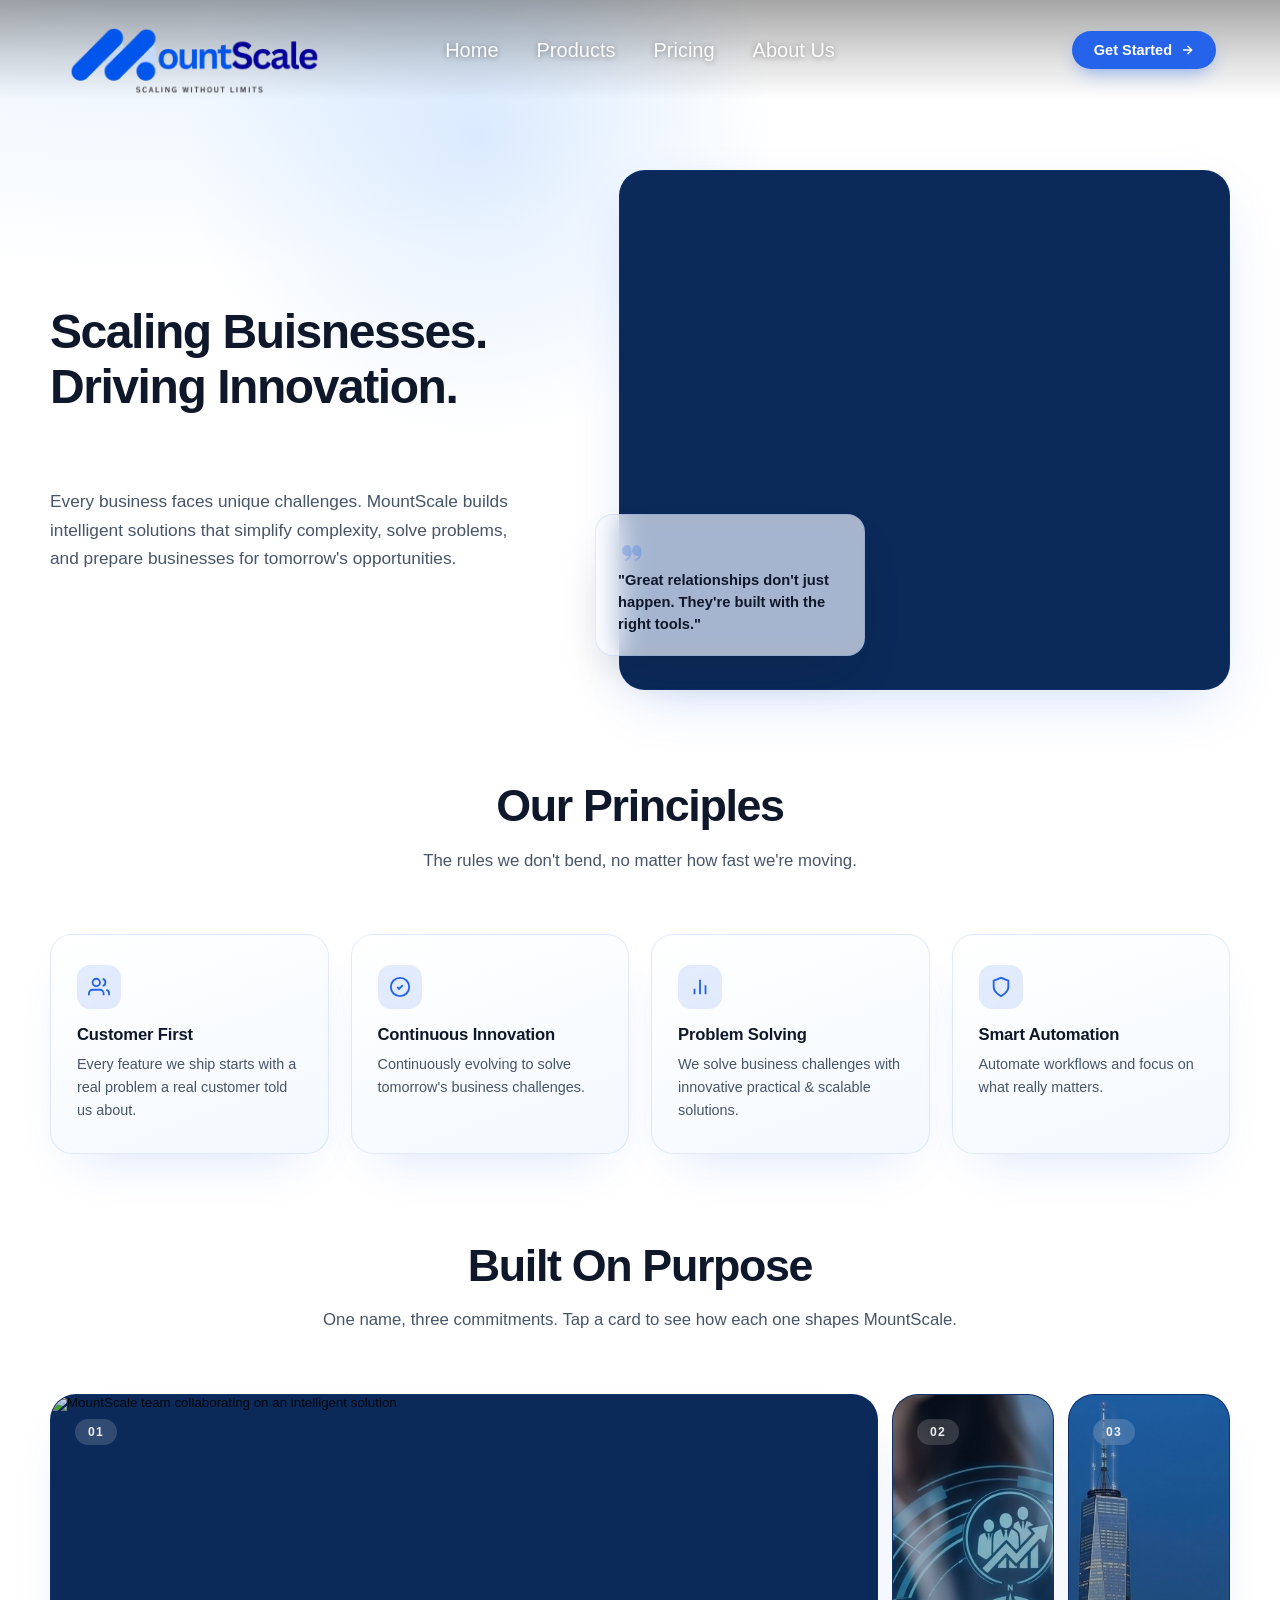
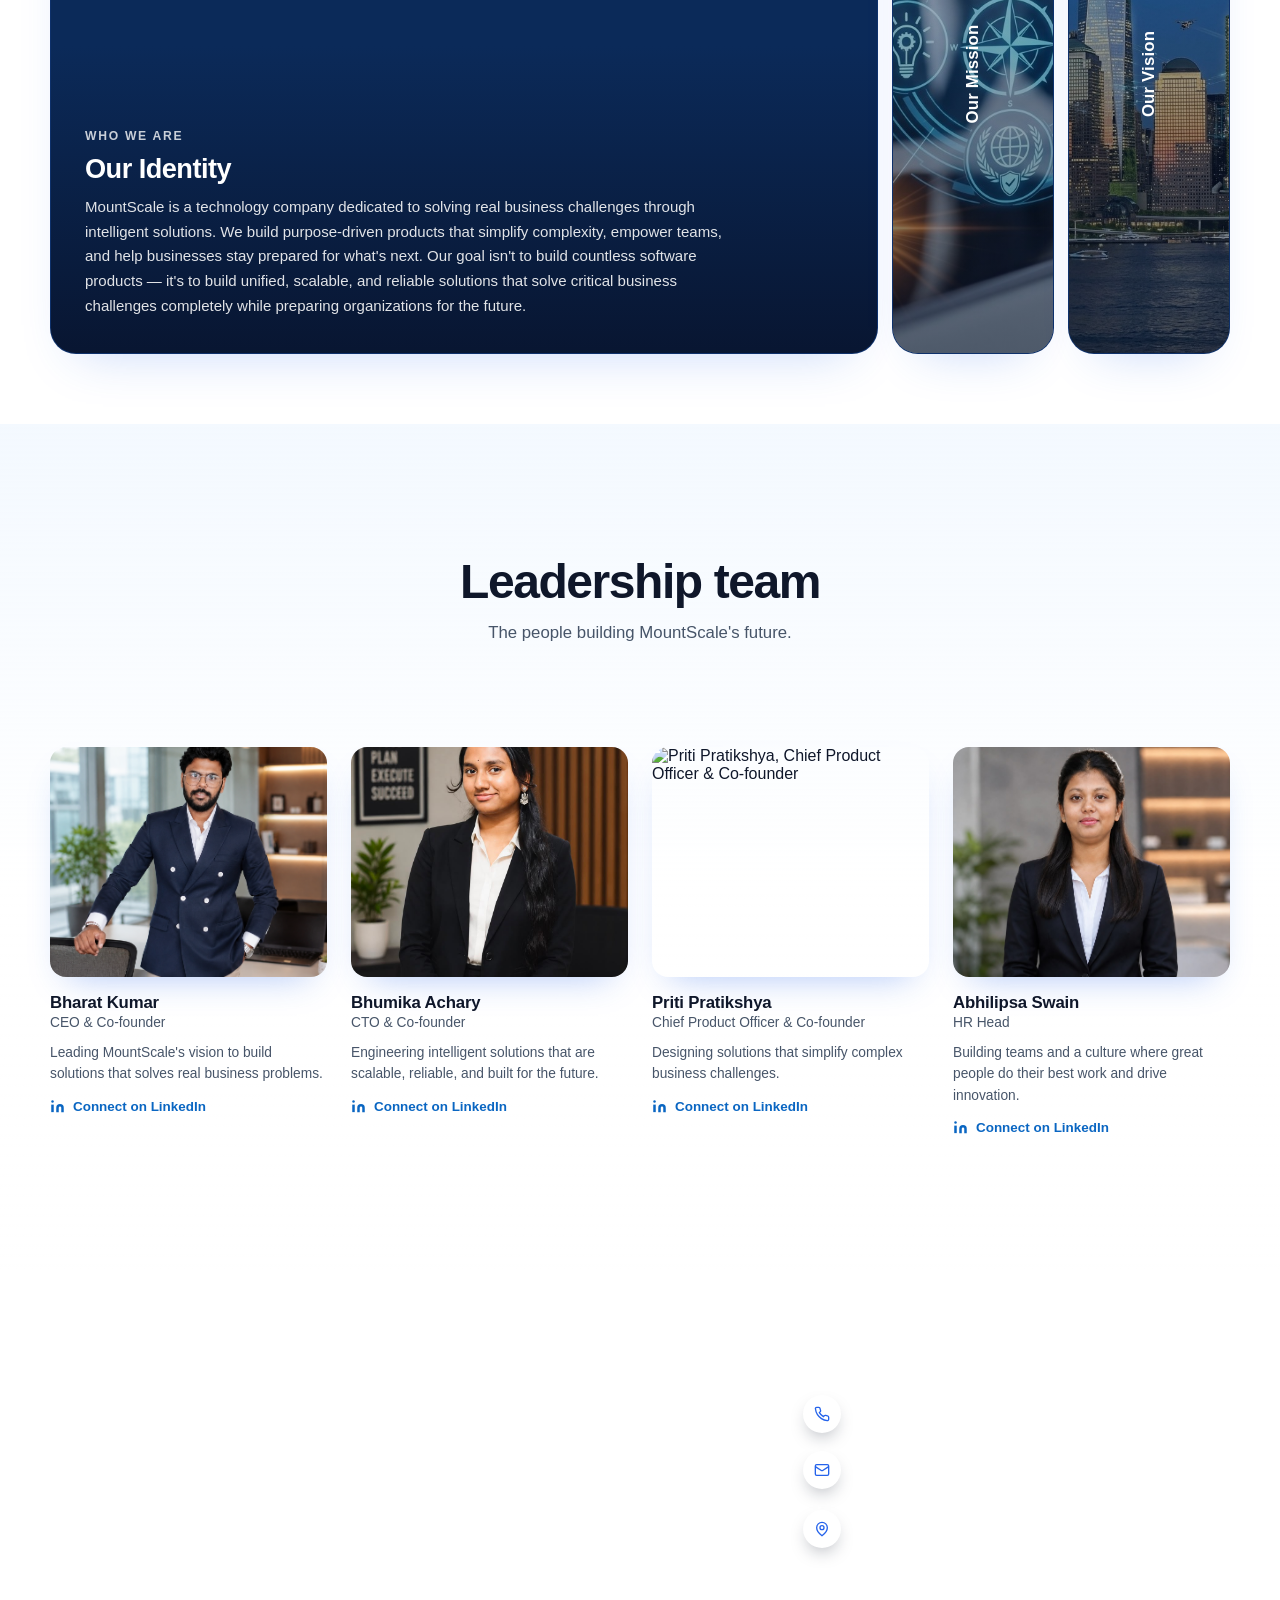
==== commit fbaeb1c1: "corrections" ====
--- a/about.html
+++ b/about.html
@@ -230,7 +230,7 @@
 
     <div class="team-grid">
       <div class="team-card reveal">
-        <img class="team-photo" src="images/team/bharat-kumar.jpg" alt="Bharat Kumar, CEO & Co-founder">
+        <img class="team-photo" src="CEO.png" alt="Bharat Kumar, CEO & Co-founder">
         <div class="team-name">Bharat Kumar</div>
         <span class="team-role-pill">CEO &amp; Co-founder</span>
         <p class="team-bio">Leading MountScale's vision to build solutions that solves real business problems.</p>
@@ -241,7 +241,7 @@
       </div>
 
       <div class="team-card reveal">
-        <img class="team-photo" src="images/team/bhumika-achary.jpg" alt="Bhumika Achary, CTO & Co-founder">
+        <img class="team-photo" src="CTO.jpeg" alt="Bhumika Achary, CTO & Co-founder">
         <div class="team-name">Bhumika Achary</div>
         <span class="team-role-pill">CTO &amp; Co-founder</span>
         <p class="team-bio">Engineering intelligent solutions that are scalable, reliable, and built for the future.</p>
--- a/index.css
+++ b/index.css
@@ -138,7 +138,7 @@
     box-shadow:-10px 0 40px -20px rgba(15,23,42,0.35);z-index:499;
   }
   .nav-center.is-open{transform:translateX(0);}
-  .nav-center a{font-size:18px;}
+  .nav-center a{font-size:18px;color:#0f172a;opacity:1;text-shadow:none;}
   .nav-toggle{display:flex;}
 }
 
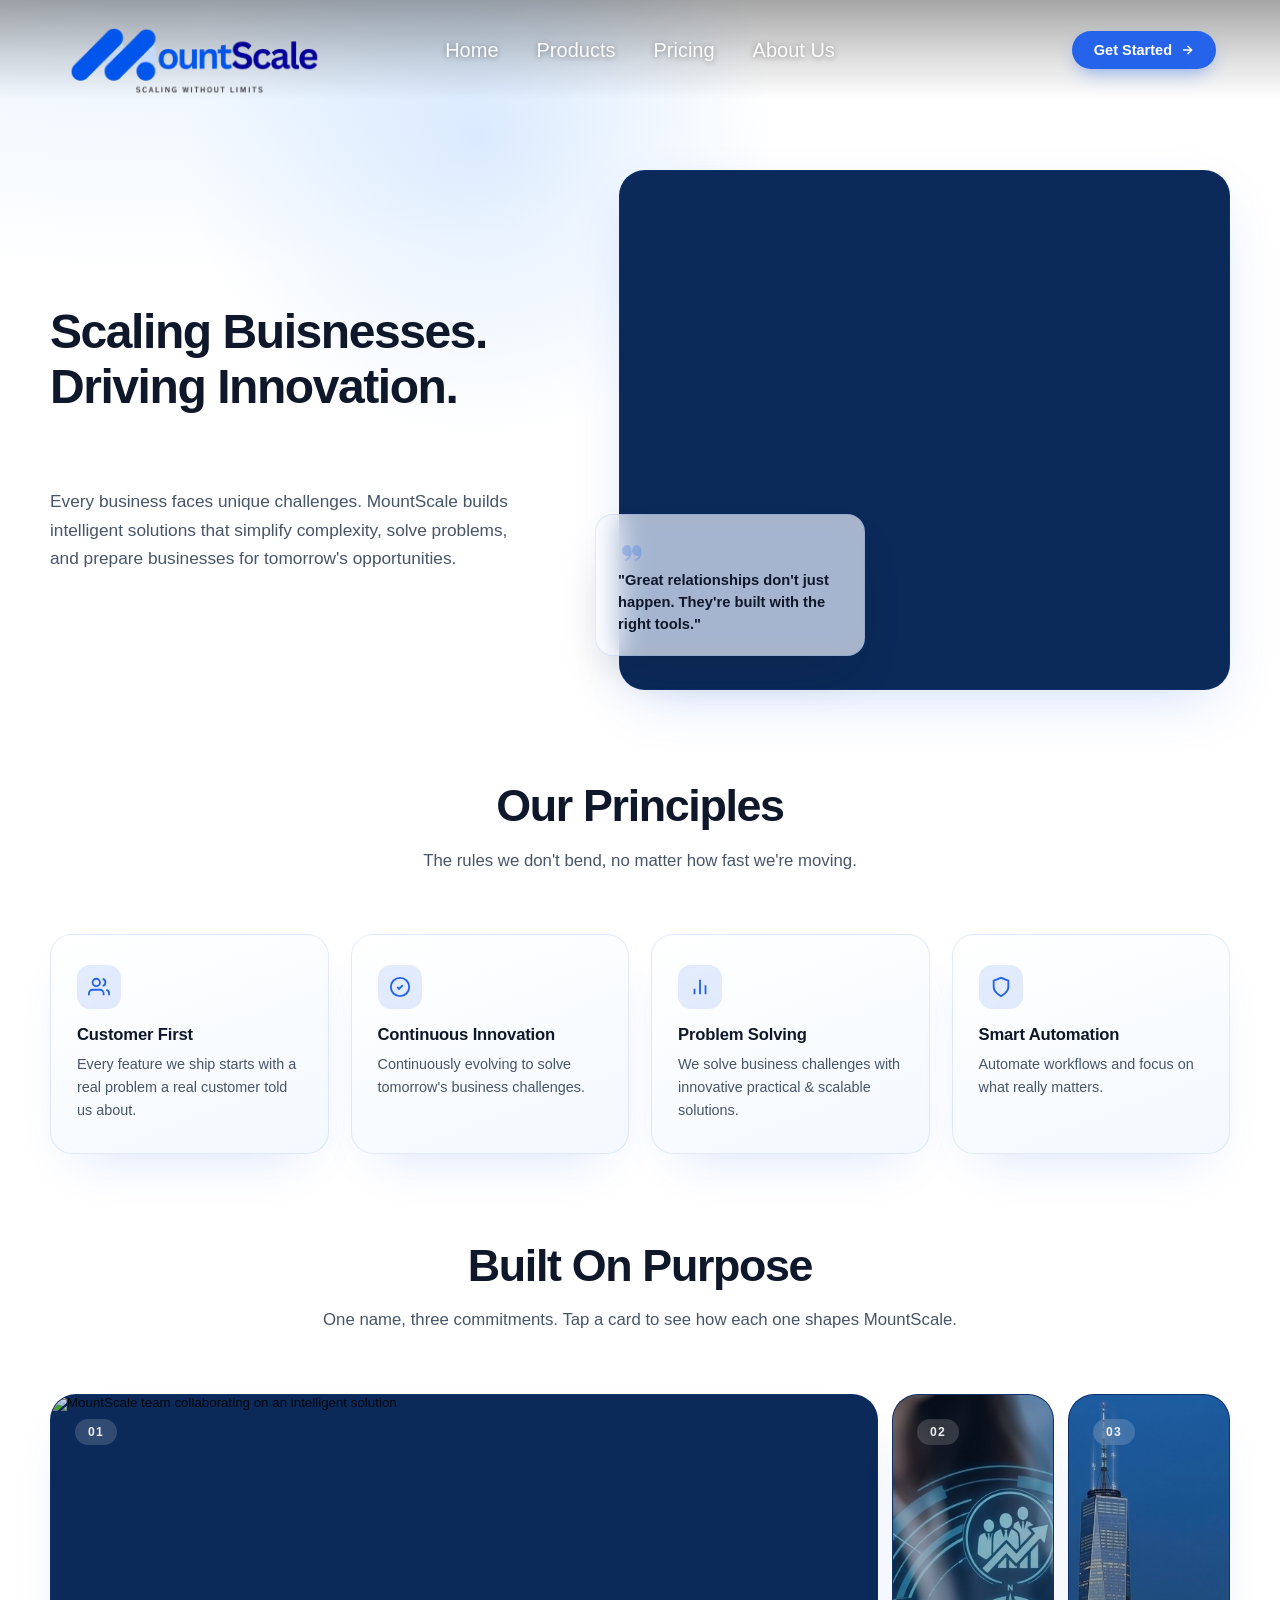
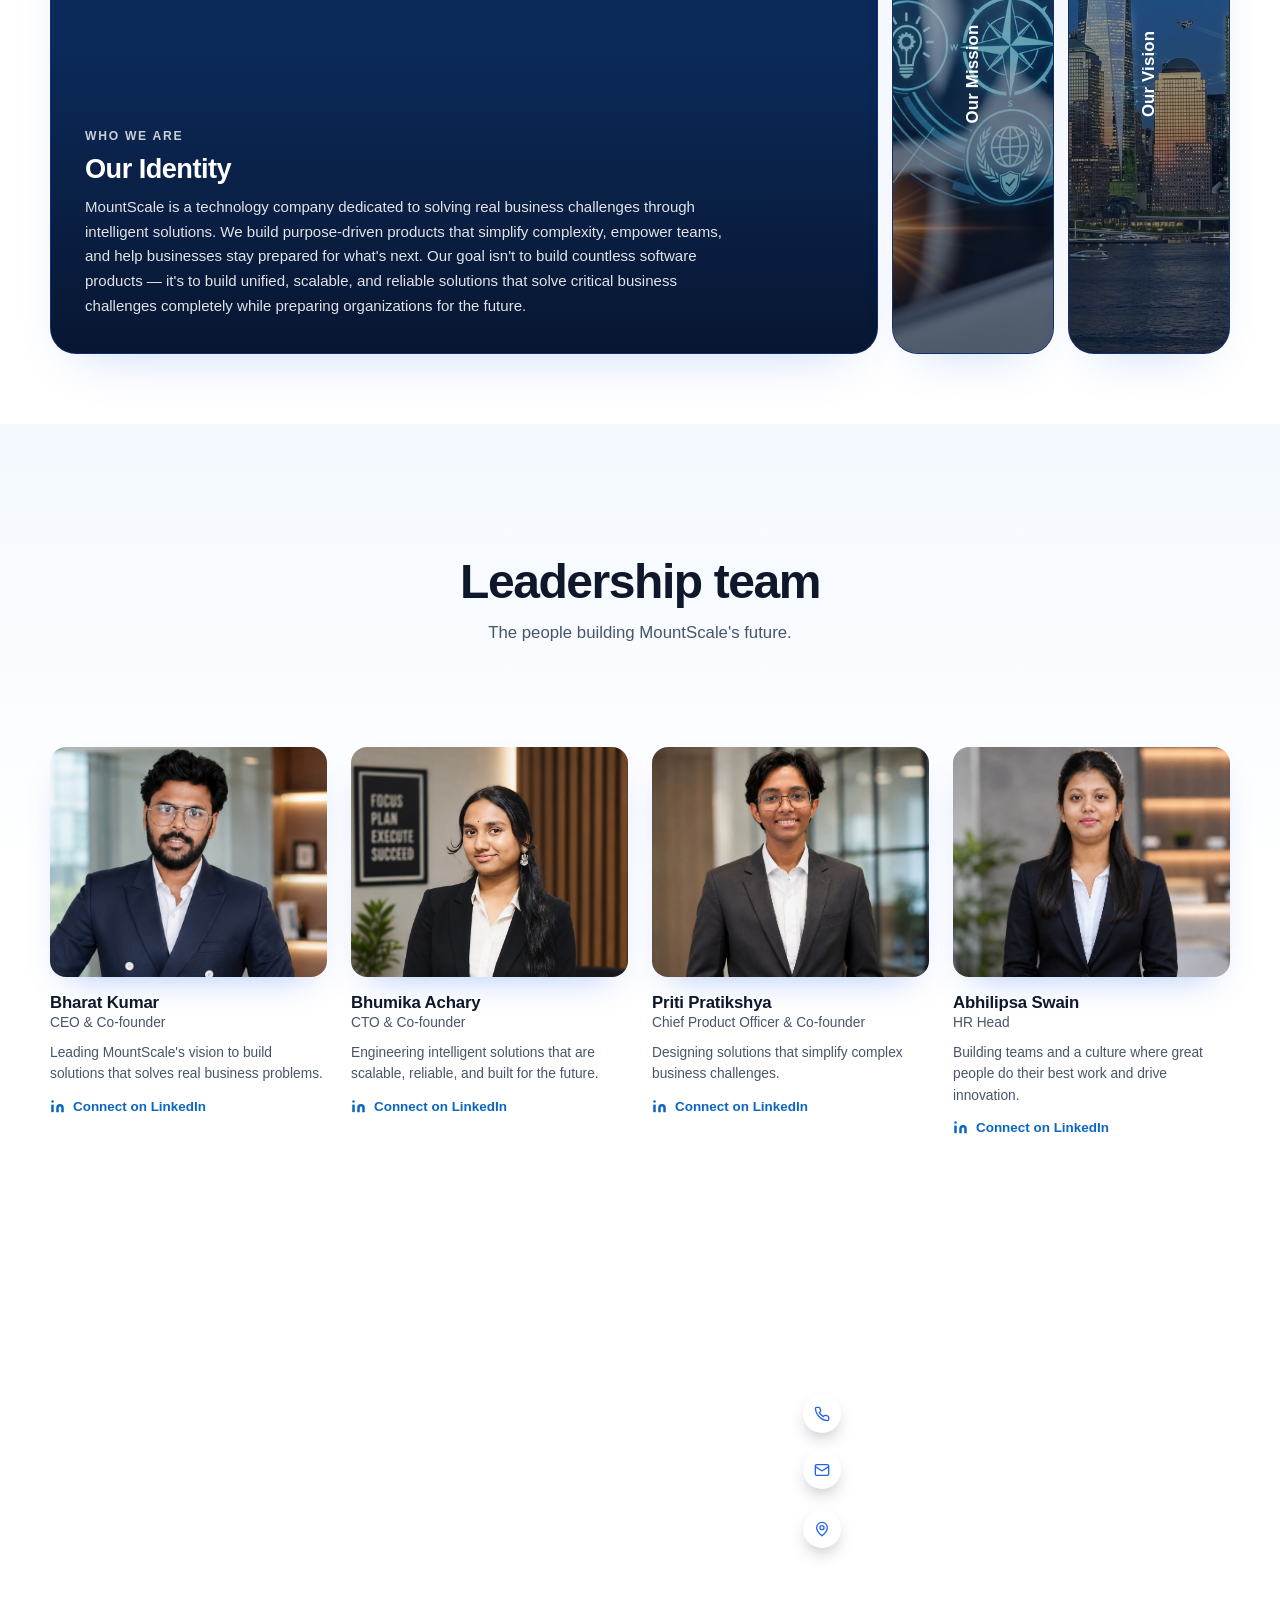
==== commit 0e773c07: "Correcting" ====
--- a/about.html
+++ b/about.html
@@ -252,7 +252,7 @@
       </div>
 
       <div class="team-card reveal">
-        <img class="team-photo" src="images/team/priti-pratikshya.jpg" alt="Priti Pratikshya, Chief Product Officer & Co-founder">
+        <img class="team-photo" src="CFO.jpeg" alt="Priti Pratikshya, Chief Product Officer & Co-founder">
         <div class="team-name">Priti Pratikshya</div>
         <span class="team-role-pill">Chief Product Officer &amp; Co-founder</span>
         <p class="team-bio">Designing solutions that simplify complex business challenges.</p>
--- a/index.css
+++ b/index.css
@@ -127,8 +127,8 @@
 .nav-scrim.is-open{display:block;}
 
 @media (max-width:900px){
-  .nav-logo img{height:80px;}
-  header.nav.scrolled .nav-logo img{height:80px;}
+  .nav-logo img{height:150px;}
+  header.nav.scrolled .nav-logo img{height:150px;}
 
   .nav-center{
     display:flex;flex-direction:column;align-items:flex-start;gap:26px;
@@ -690,4 +690,6 @@
 @media (max-width:640px){
   .industry-pill{padding:13px 20px;font-size:.88rem;gap:9px;}
   .ip-icon{width:28px;height:28px;}
-}+}
+
+#challenges .section-head h2 .grad{color:#0058ED;}
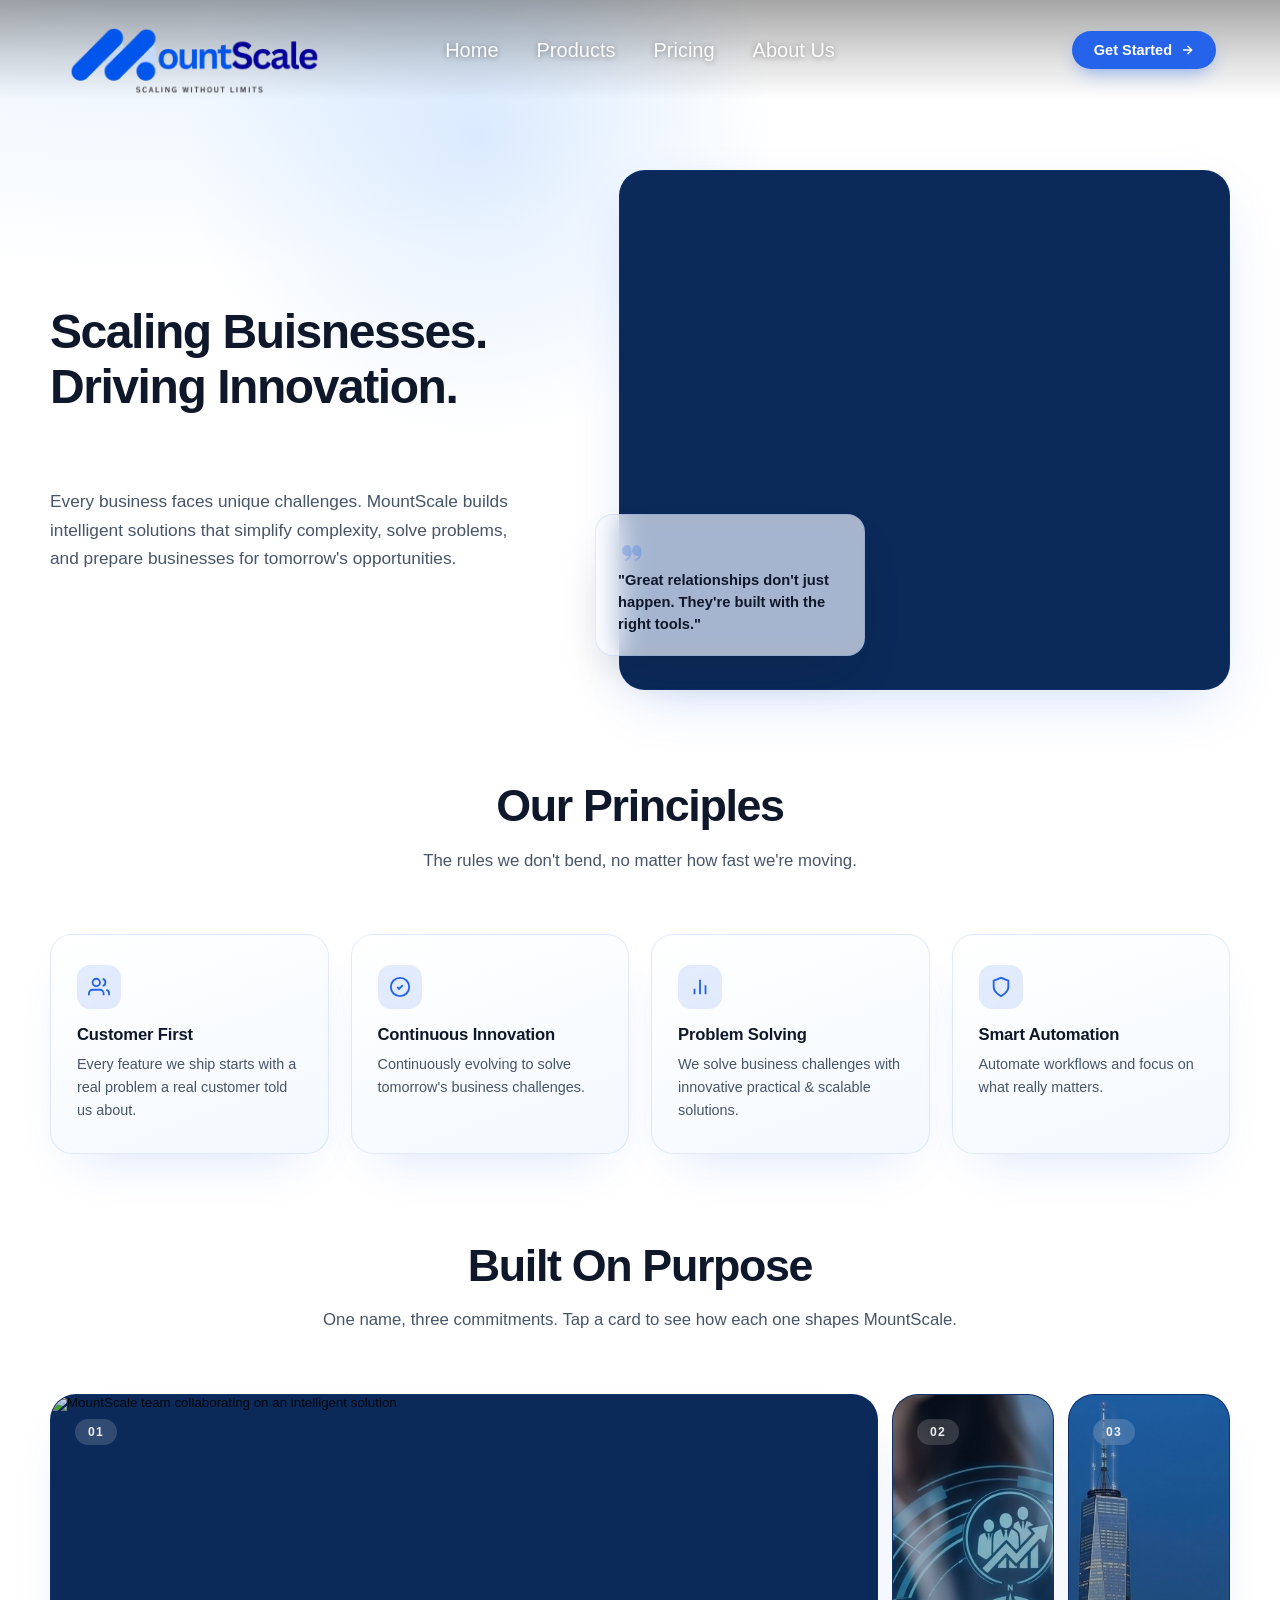
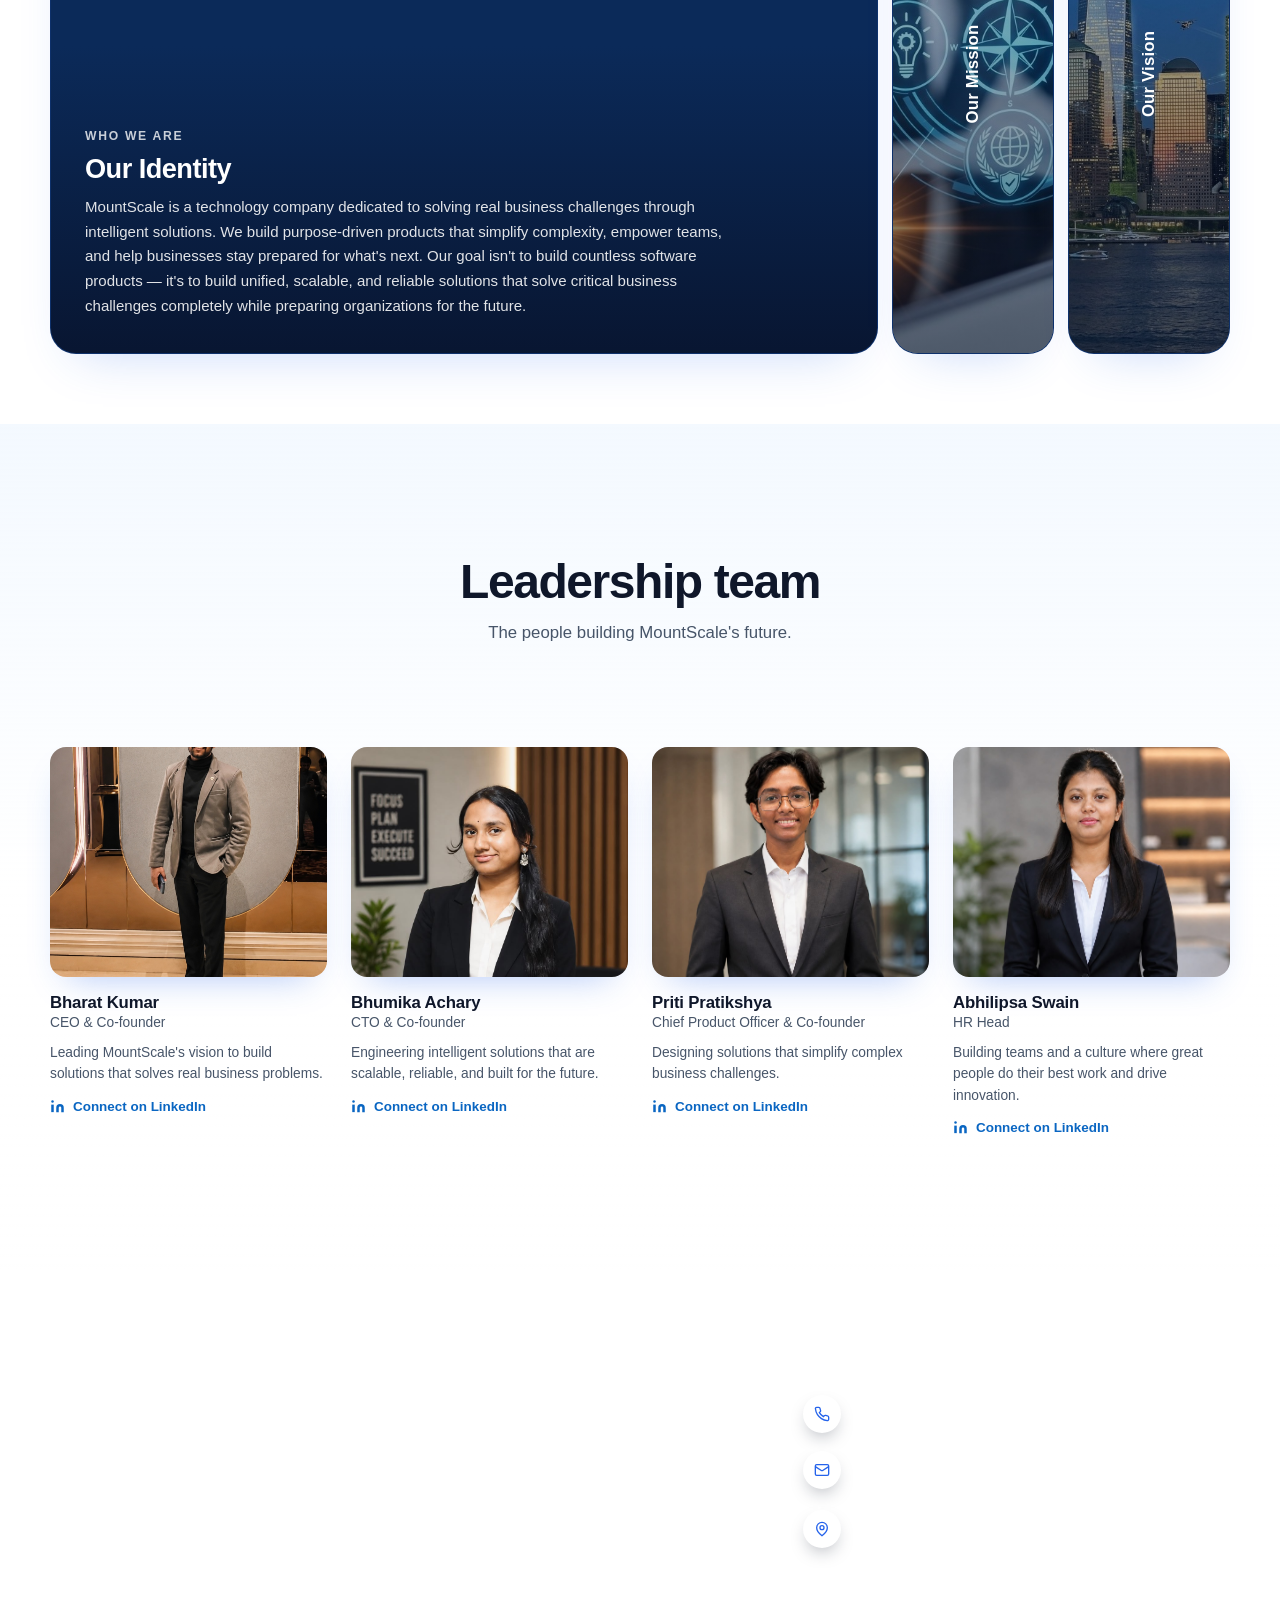
==== commit 77a1f10c: "pic updation" ====
--- a/about.html
+++ b/about.html
@@ -230,7 +230,7 @@
 
     <div class="team-grid">
       <div class="team-card reveal">
-        <img class="team-photo" src="CEO.png" alt="Bharat Kumar, CEO & Co-founder">
+        <img class="team-photo" src="CEO.jpeg" alt="Bharat Kumar, CEO & Co-founder">
         <div class="team-name">Bharat Kumar</div>
         <span class="team-role-pill">CEO &amp; Co-founder</span>
         <p class="team-bio">Leading MountScale's vision to build solutions that solves real business problems.</p>
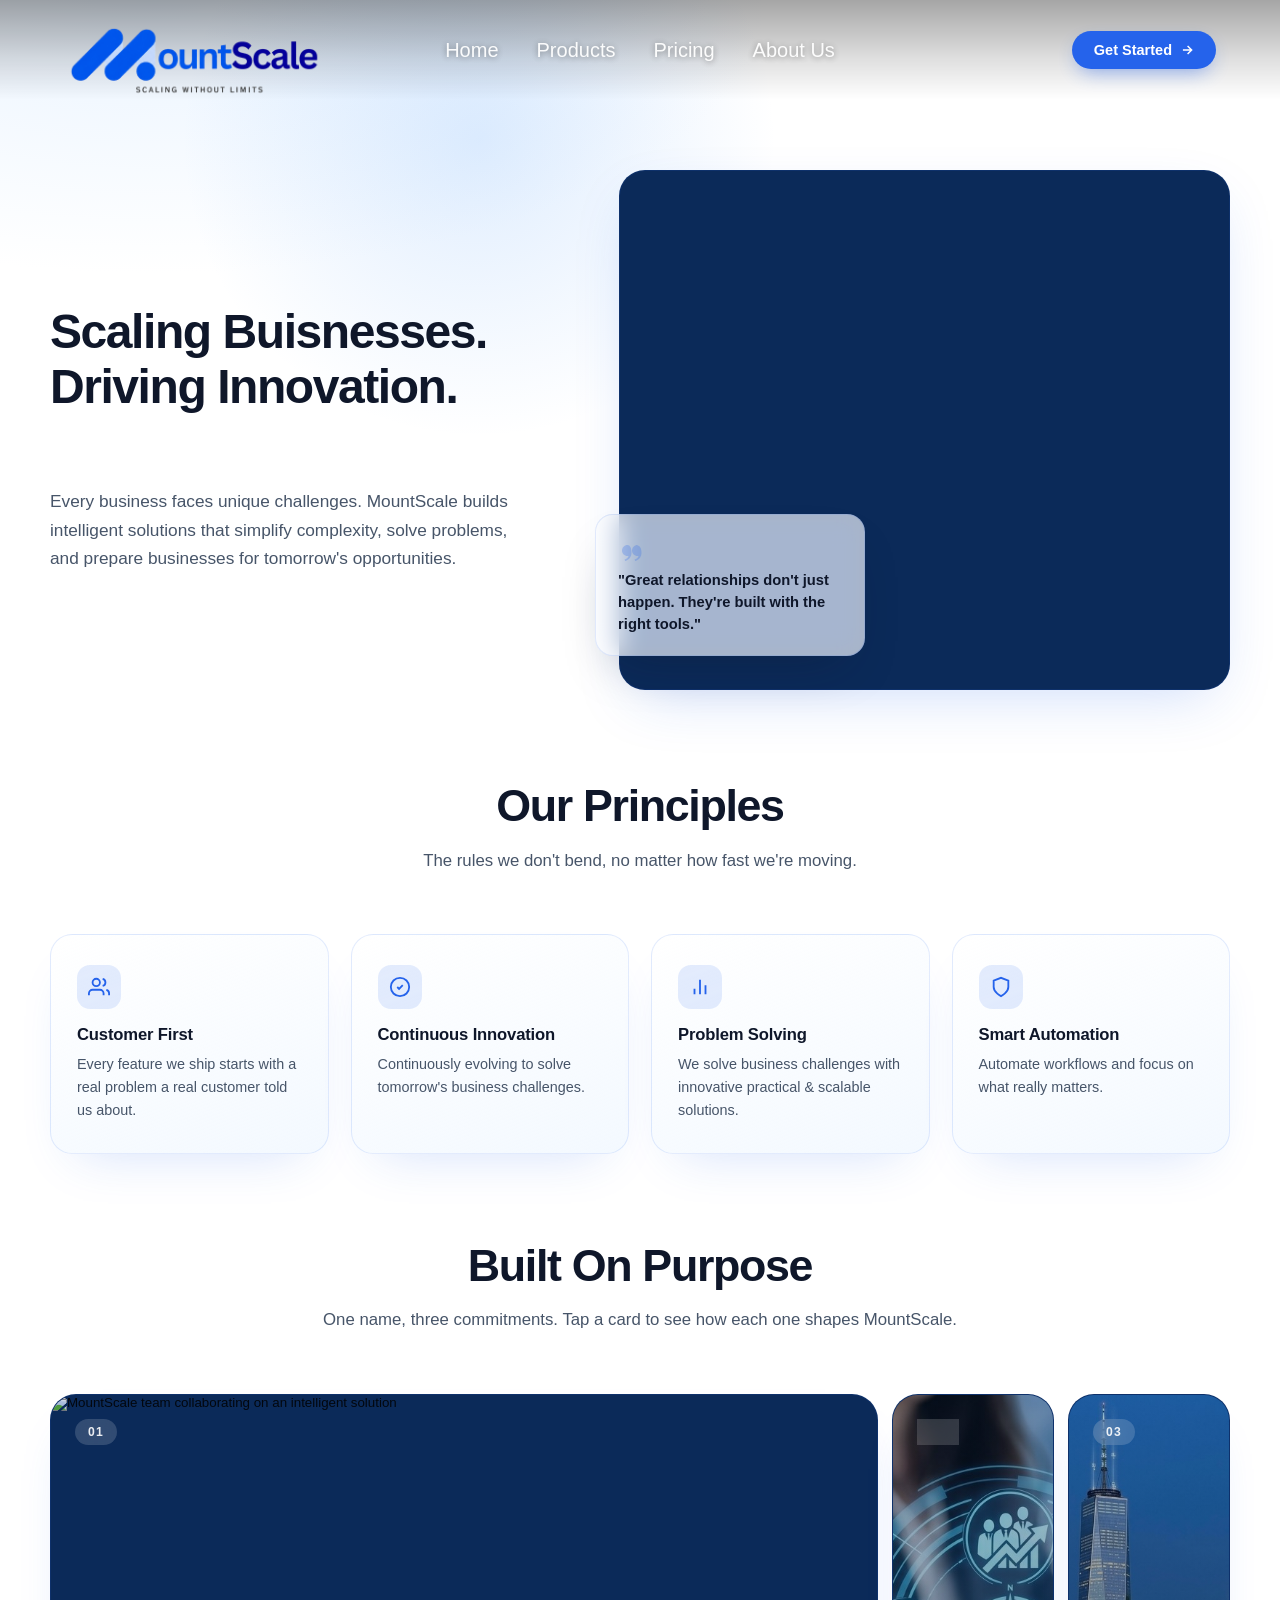
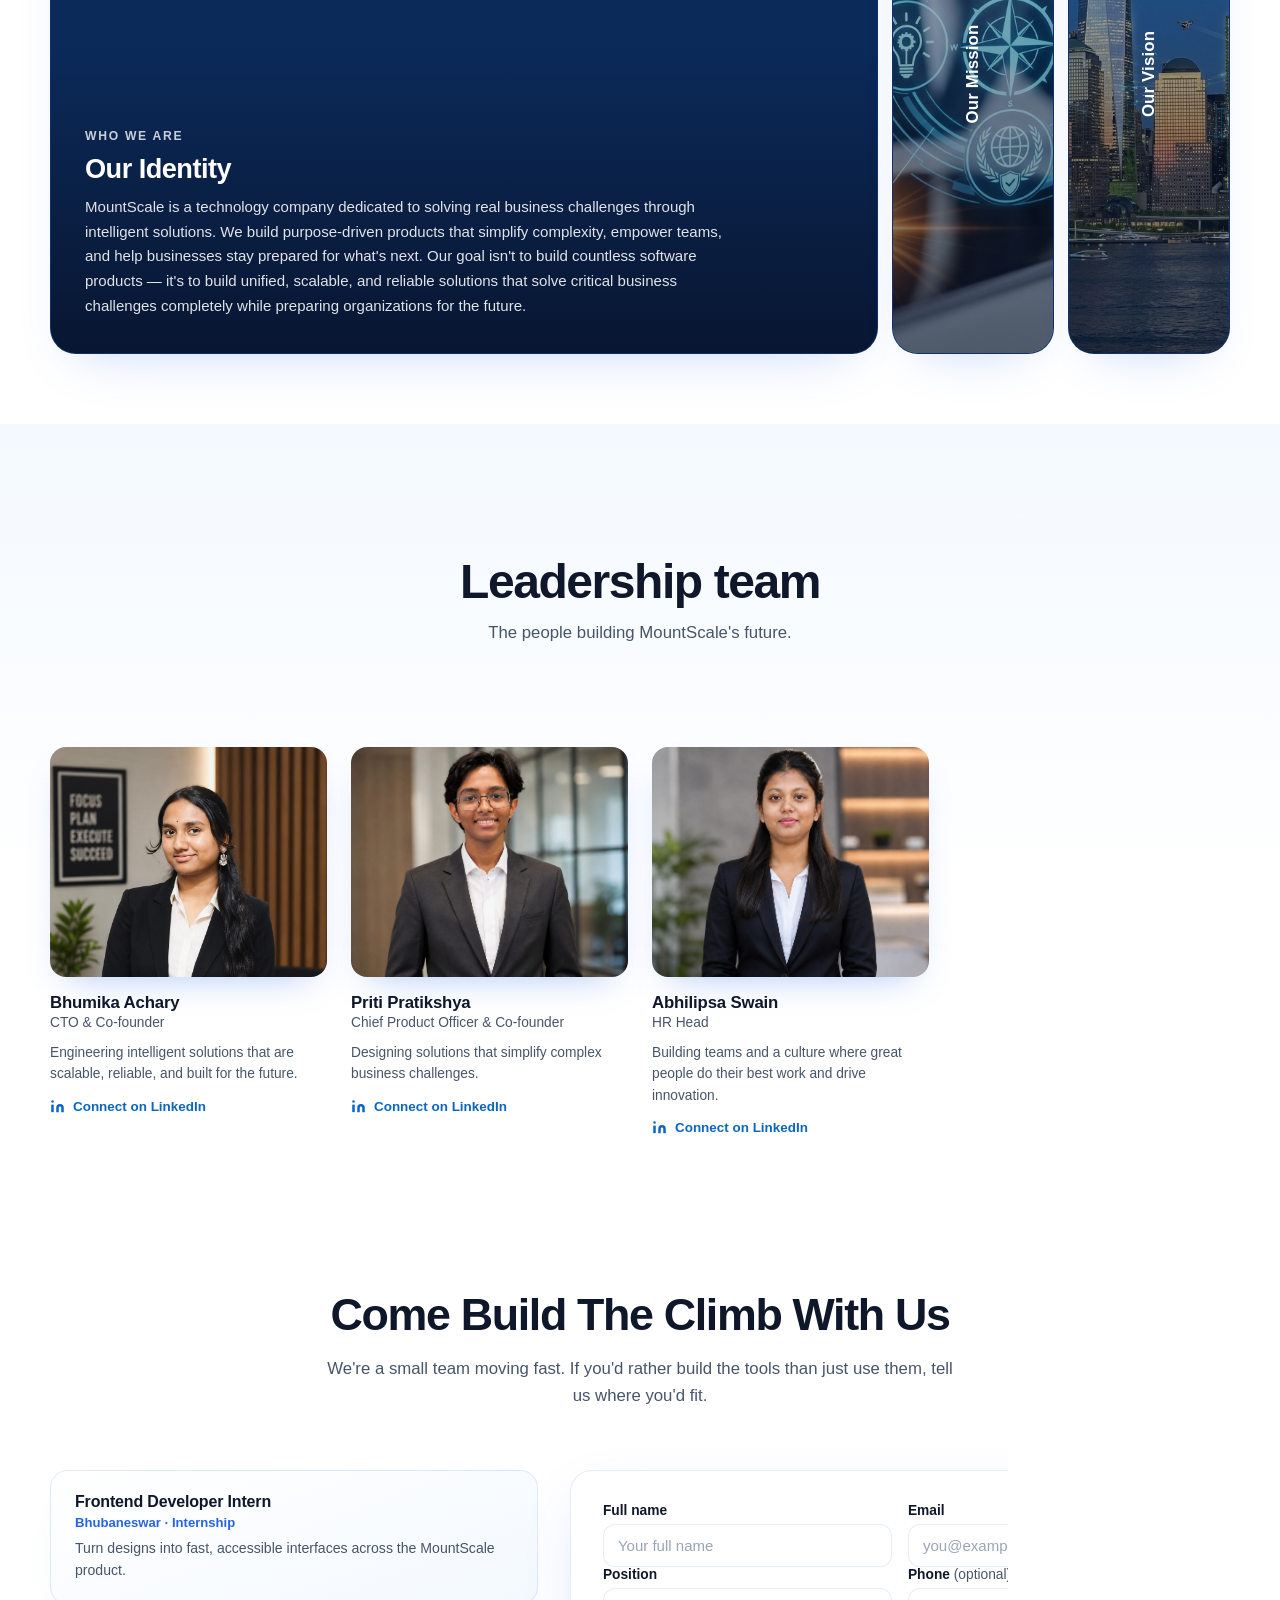
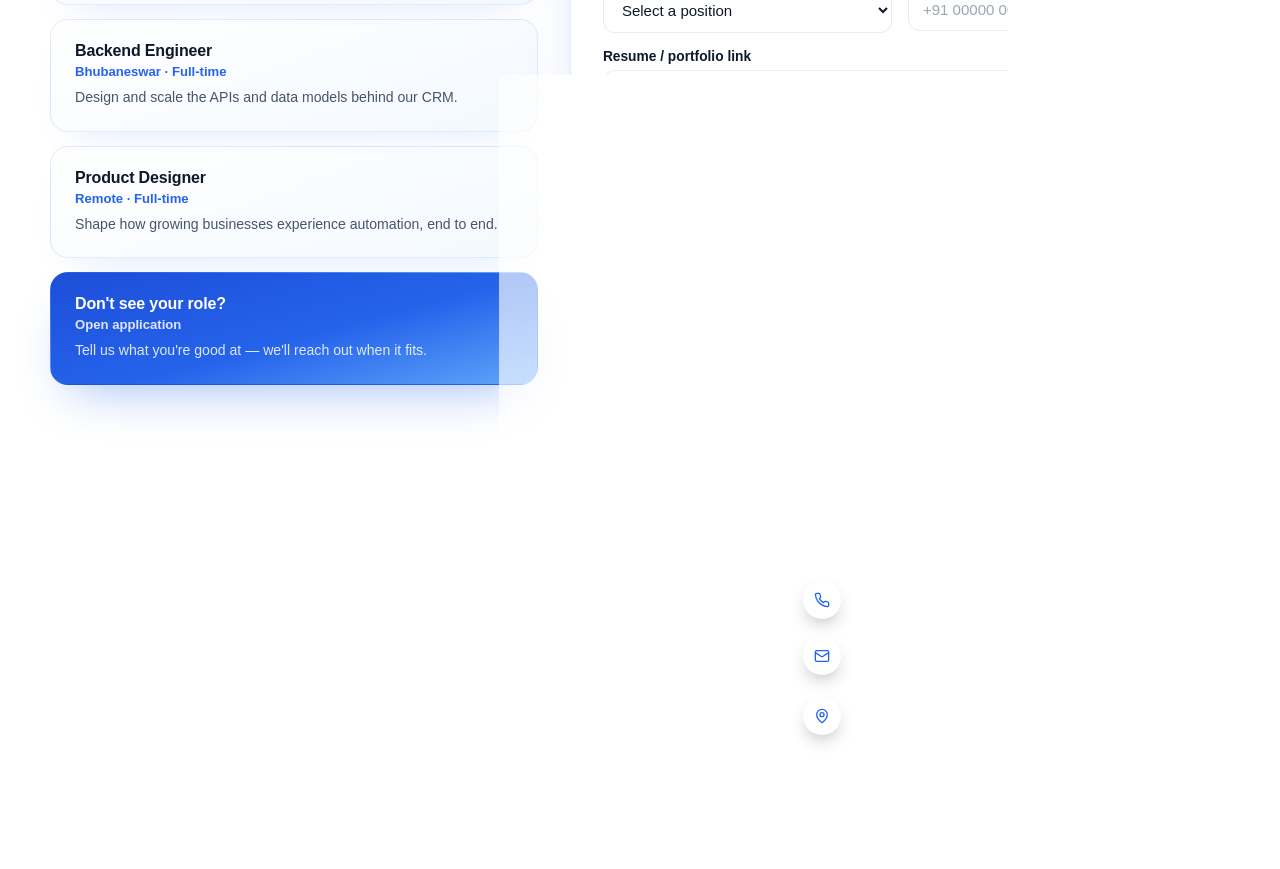
==== commit e3d80397: "team updation and career option" ====
--- a/about.html
+++ b/about.html
@@ -229,7 +229,7 @@
     </div>
 
     <div class="team-grid">
-      <div class="team-card reveal">
+      <!-- <div class="team-card reveal">
         <img class="team-photo" src="CEO.jpeg" alt="Bharat Kumar, CEO & Co-founder">
         <div class="team-name">Bharat Kumar</div>
         <span class="team-role-pill">CEO &amp; Co-founder</span>
@@ -238,7 +238,7 @@
           <svg width="15" height="15" viewBox="0 0 24 24" fill="currentColor"><path d="M16 8a6 6 0 0 1 6 6v7h-4v-7a2 2 0 0 0-2-2 2 2 0 0 0-2 2v7h-4v-7a6 6 0 0 1 6-6z"/><rect x="2" y="9" width="4" height="12"/><circle cx="4" cy="4" r="2"/></svg>
           Connect on LinkedIn
         </a>
-      </div>
+      </div> -->
 
       <div class="team-card reveal">
         <img class="team-photo" src="CTO.jpeg" alt="Bhumika Achary, CTO & Co-founder">
@@ -276,7 +276,96 @@
   </div>
 </section>
 <!-- ================= /leadership team ================= -->
- 
+
+<!-- ================= Careers ================= -->
+<section class="about-careers" id="careers">
+  <div class="section-inner">
+    <div class="section-head reveal">
+      <h2>Come Build The Climb With Us</h2>
+      <p>We're a small team moving fast. If you'd rather build the tools than just use them, tell us where you'd fit.</p>
+    </div>
+
+    <div class="careers-wrap">
+      <div class="careers-roles reveal">
+        <div class="role-card">
+          <h4>Frontend Developer Intern</h4>
+          <span class="role-meta">Bhubaneswar &middot; Internship</span>
+          <p>Turn designs into fast, accessible interfaces across the MountScale product.</p>
+        </div>
+        <div class="role-card">
+          <h4>Backend Engineer</h4>
+          <span class="role-meta">Bhubaneswar &middot; Full-time</span>
+          <p>Design and scale the APIs and data models behind our CRM.</p>
+        </div>
+        <div class="role-card">
+          <h4>Product Designer</h4>
+          <span class="role-meta">Remote &middot; Full-time</span>
+          <p>Shape how growing businesses experience automation, end to end.</p>
+        </div>
+        <div class="role-card role-card-open">
+          <h4>Don't see your role?</h4>
+          <span class="role-meta">Open application</span>
+          <p>Tell us what you're good at — we'll reach out when it fits.</p>
+        </div>
+      </div>
+
+      <form class="careers-form reveal" id="careersForm" action="https://formsubmit.co/contact@mountscale.in" method="POST">
+        <div class="form-row">
+          <div class="form-field">
+            <label for="careerName">Full name</label>
+            <input type="text" id="careerName" name="name" required placeholder="Your full name" autocomplete="name">
+          </div>
+          <div class="form-field">
+            <label for="careerEmail">Email</label>
+            <input type="email" id="careerEmail" name="email" required placeholder="you@example.com" autocomplete="email">
+          </div>
+        </div>
+
+        <div class="form-row">
+          <div class="form-field">
+            <label for="careerPosition">Position</label>
+            <select id="careerPosition" name="position" required>
+              <option value="" disabled selected>Select a position</option>
+              <option>Frontend Developer Intern</option>
+              <option>Backend Engineer</option>
+              <option>Product Designer</option>
+              <option>Open application</option>
+            </select>
+          </div>
+          <div class="form-field">
+            <label for="careerPhone">Phone <span class="field-optional">(optional)</span></label>
+            <input type="tel" id="careerPhone" name="phone" placeholder="+91 00000 00000" autocomplete="tel">
+          </div>
+        </div>
+
+        <div class="form-field">
+          <label for="careerResume">Resume / portfolio link</label>
+          <input type="url" id="careerResume" name="resume_link" placeholder="https://" required>
+        </div>
+
+        <div class="form-field">
+          <label for="careerMessage">Why MountScale? <span class="field-optional">(optional)</span></label>
+          <textarea id="careerMessage" name="message" rows="4" placeholder="A few lines about you and why this role fits."></textarea>
+        </div>
+
+        <!-- FormSubmit.co config: routes this form straight to contact@mountscale.in with no backend of our own.
+             First submission triggers a one-time confirmation email to contact@mountscale.in — click it once to activate. -->
+        <input type="hidden" name="_subject" value="New career application — MountScale">
+        <input type="hidden" name="_template" value="table">
+        <input type="hidden" name="_captcha" value="false">
+        <input type="text" name="_honey" class="hp-field" tabindex="-1" autocomplete="off" aria-hidden="true">
+
+        <button type="submit" class="career-submit" id="careerSubmitBtn">
+          <span class="career-submit-label">Submit application</span>
+          <svg width="14" height="14" viewBox="0 0 24 24" fill="none" stroke="currentColor" stroke-width="2.5"><path d="M5 12h14M13 5l7 7-7 7"/></svg>
+        </button>
+        <p class="career-form-status" id="careerFormStatus" role="status" aria-live="polite"></p>
+      </form>
+    </div>
+  </div>
+</section>
+<!-- ================= /Careers ================= -->
+
 <footer id="about">
   <div class="footer-watermark" aria-hidden="true"><img src="mountscale-logo.png" alt=""/></div>
   <div class="footer-inner">
--- a/about.css
+++ b/about.css
@@ -313,4 +313,76 @@
 
 /* nav active state (about.html only) */
 .nav-center a.active{opacity:1;}
-.nav-center a.active::after{width:100%;}+.nav-center a.active::after{width:100%;}
+/* ---------- Careers ---------- */
+.about-careers{padding-top:20px;}
+.careers-wrap{
+  display:grid;grid-template-columns:.85fr 1.15fr;gap:32px;align-items:start;
+}
+@media (max-width:900px){ .careers-wrap{grid-template-columns:1fr;} }
+
+.careers-roles{display:flex;flex-direction:column;gap:14px;}
+.role-card{
+  padding:22px 24px;border-radius:18px;
+  background:linear-gradient(160deg,rgba(255,255,255,0.92),rgba(234,244,255,0.55));
+  border:1px solid var(--border);
+  box-shadow:0 20px 40px -26px rgba(37,99,235,0.2);
+}
+.role-card h4{font-size:1rem;font-weight:700;color:var(--text);letter-spacing:-0.01em;}
+.role-meta{display:block;margin-top:4px;font-size:.82rem;font-weight:600;color:var(--blue);}
+.role-card p{margin-top:8px;font-size:.88rem;line-height:1.55;color:var(--text-soft);}
+.role-card-open{
+  background:linear-gradient(165deg,#1d4ed8,var(--blue) 55%,var(--accent));
+  border-color:transparent;box-shadow:0 24px 50px -22px rgba(37,99,235,0.45);
+}
+.role-card-open h4{color:#fff;}
+.role-card-open .role-meta{color:rgba(255,255,255,0.85);}
+.role-card-open p{color:rgba(255,255,255,0.85);}
+
+.careers-form{
+  padding:32px;border-radius:22px;
+  background:var(--glass);backdrop-filter:blur(14px) saturate(160%);-webkit-backdrop-filter:blur(14px) saturate(160%);
+  border:1px solid var(--border);box-shadow:var(--shadow-soft);
+}
+.form-row{display:grid;grid-template-columns:1fr 1fr;gap:16px;}
+@media (max-width:560px){ .form-row{grid-template-columns:1fr;} }
+
+.form-field{margin-top:16px;}
+.form-row .form-field{margin-top:0;}
+.form-field:first-child{margin-top:0;}
+.form-field label{display:block;font-size:.86rem;font-weight:600;color:var(--text);margin-bottom:6px;}
+.field-optional{font-weight:500;color:var(--text-soft);}
+
+.form-field input,
+.form-field select,
+.form-field textarea{
+  width:100%;padding:12px 14px;border-radius:12px;
+  border:1px solid var(--border);background:#fff;
+  font:inherit;font-size:.94rem;color:var(--text);
+  transition:border-color .3s var(--ease), box-shadow .3s var(--ease);
+}
+.form-field input::placeholder,
+.form-field textarea::placeholder{color:#9aa5b5;}
+.form-field input:focus,
+.form-field select:focus,
+.form-field textarea:focus{
+  outline:none;border-color:var(--blue);box-shadow:0 0 0 3px rgba(37,99,235,0.15);
+}
+.form-field textarea{resize:vertical;min-height:96px;}
+.hp-field{position:absolute;left:-9999px;width:1px;height:1px;overflow:hidden;}
+
+.career-submit{
+  margin-top:22px;width:100%;
+  display:inline-flex;align-items:center;justify-content:center;gap:10px;
+  padding:14px 20px;border-radius:12px;border:none;cursor:pointer;
+  font:inherit;font-size:.96rem;font-weight:700;color:#fff;
+  background:linear-gradient(120deg,var(--blue),var(--accent));
+  box-shadow:0 20px 40px -18px rgba(37,99,235,0.55);
+  transition:transform .3s var(--ease), box-shadow .3s var(--ease), opacity .3s var(--ease);
+}
+.career-submit:hover{transform:translateY(-2px);box-shadow:0 26px 50px -18px rgba(37,99,235,0.6);}
+.career-submit:disabled{opacity:.7;cursor:not-allowed;transform:none;}
+
+.career-form-status{margin-top:14px;font-size:.88rem;line-height:1.5;min-height:1.3em;}
+.career-form-status[data-state="success"]{color:#15803d;font-weight:600;}
+.career-form-status[data-state="error"]{color:#dc2626;font-weight:600;}
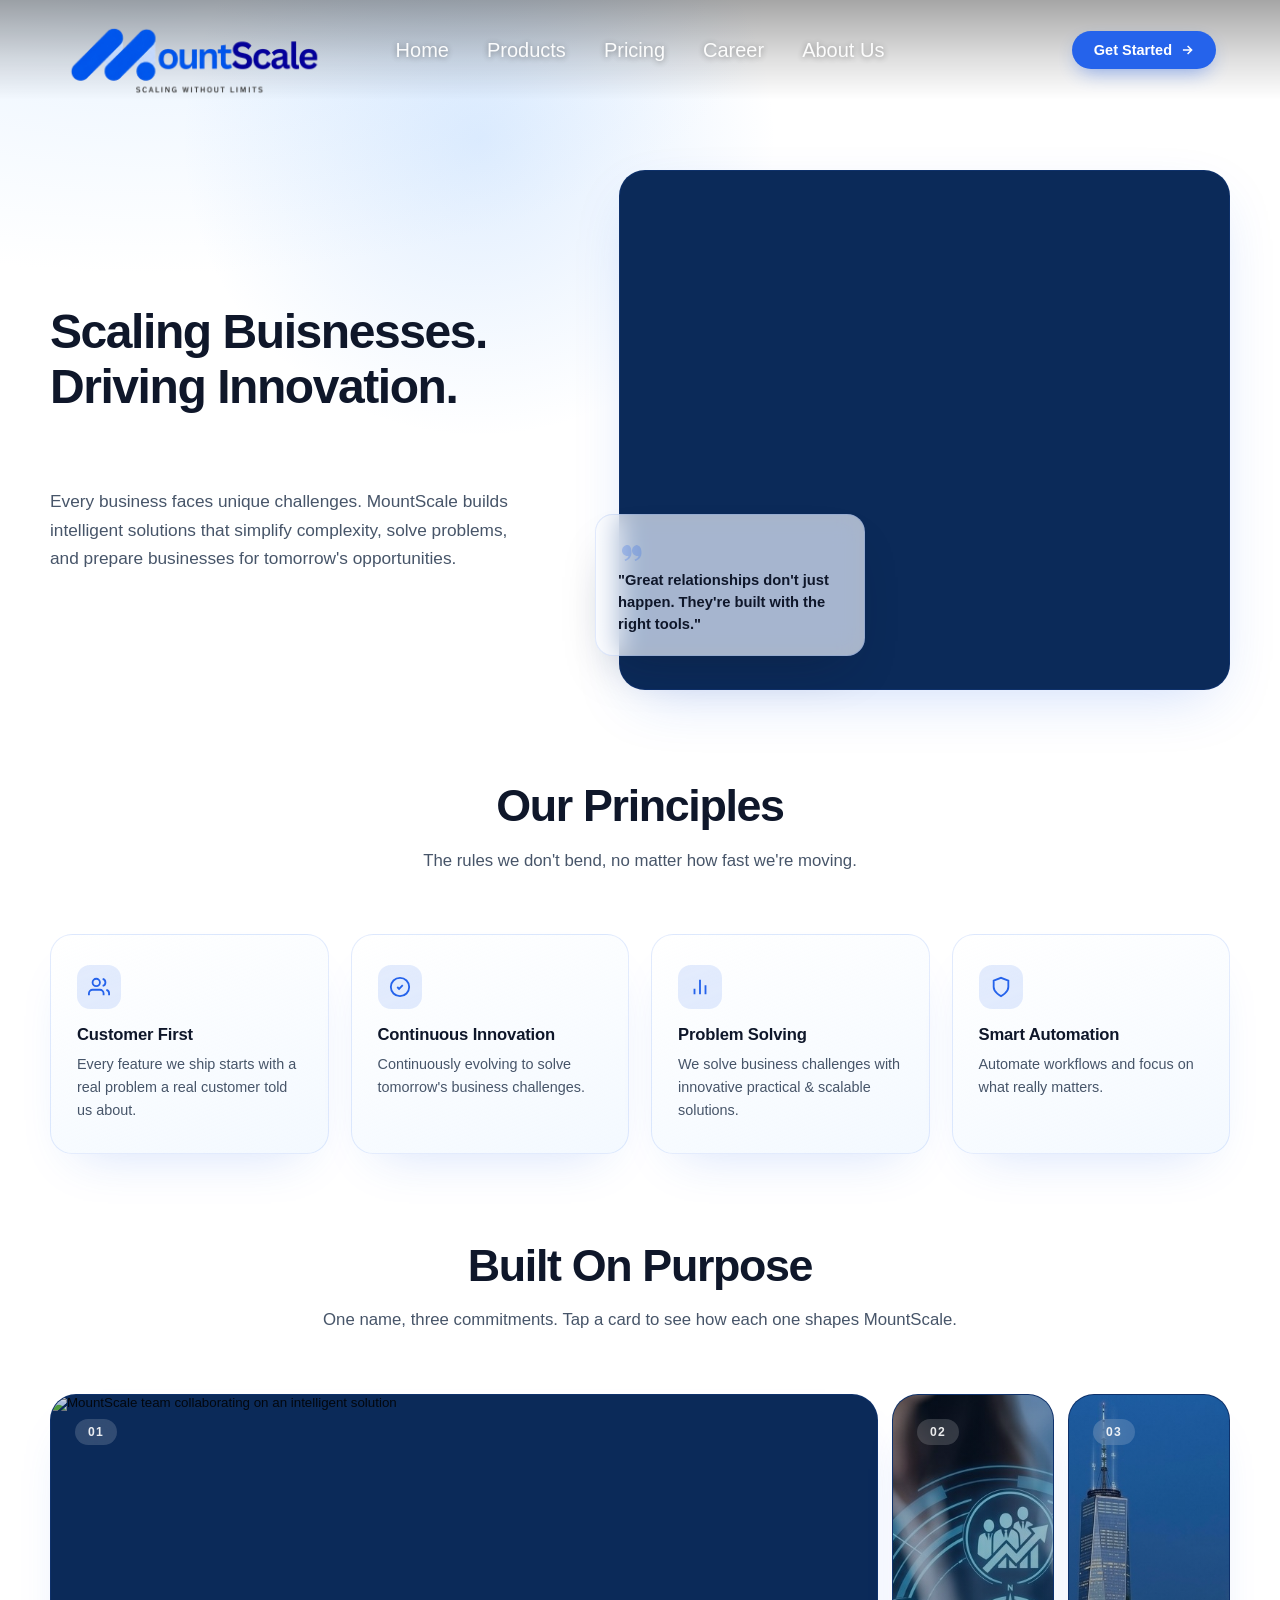
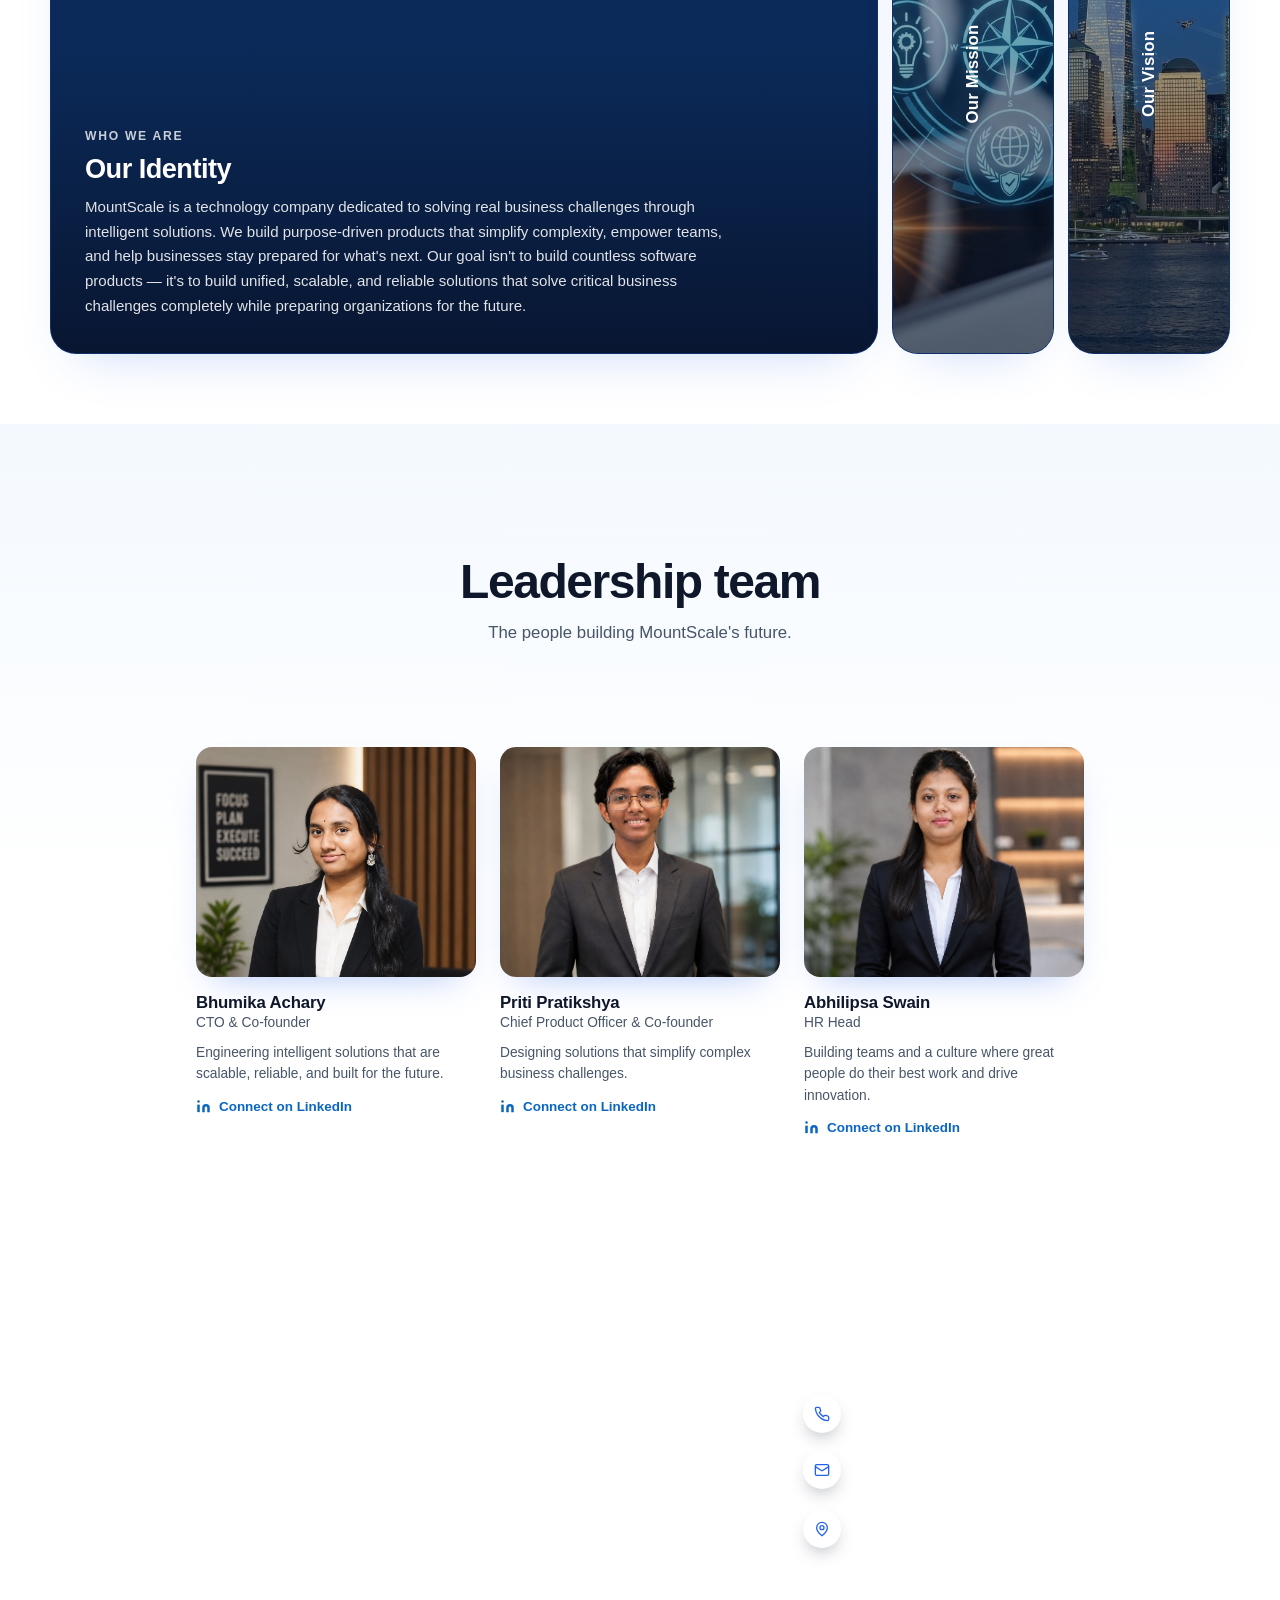
==== commit 12abc6eb: "New section" ====
--- a/about.html
+++ b/about.html
@@ -28,6 +28,7 @@
     <a href="index.html#home">Home</a>
     <a href="products.html">Products</a>
     <a href="pricing.html">Pricing</a>
+    <a href="career.html">Career</a>
     <a href="about.html">About Us</a>
   </nav>
   <div class="nav-right">
@@ -277,95 +278,6 @@
 </section>
 <!-- ================= /leadership team ================= -->
 
-<!-- ================= Careers ================= -->
-<section class="about-careers" id="careers">
-  <div class="section-inner">
-    <div class="section-head reveal">
-      <h2>Come Build The Climb With Us</h2>
-      <p>We're a small team moving fast. If you'd rather build the tools than just use them, tell us where you'd fit.</p>
-    </div>
-
-    <div class="careers-wrap">
-      <div class="careers-roles reveal">
-        <div class="role-card">
-          <h4>Frontend Developer Intern</h4>
-          <span class="role-meta">Bhubaneswar &middot; Internship</span>
-          <p>Turn designs into fast, accessible interfaces across the MountScale product.</p>
-        </div>
-        <div class="role-card">
-          <h4>Backend Engineer</h4>
-          <span class="role-meta">Bhubaneswar &middot; Full-time</span>
-          <p>Design and scale the APIs and data models behind our CRM.</p>
-        </div>
-        <div class="role-card">
-          <h4>Product Designer</h4>
-          <span class="role-meta">Remote &middot; Full-time</span>
-          <p>Shape how growing businesses experience automation, end to end.</p>
-        </div>
-        <div class="role-card role-card-open">
-          <h4>Don't see your role?</h4>
-          <span class="role-meta">Open application</span>
-          <p>Tell us what you're good at — we'll reach out when it fits.</p>
-        </div>
-      </div>
-
-      <form class="careers-form reveal" id="careersForm" action="https://formsubmit.co/contact@mountscale.in" method="POST">
-        <div class="form-row">
-          <div class="form-field">
-            <label for="careerName">Full name</label>
-            <input type="text" id="careerName" name="name" required placeholder="Your full name" autocomplete="name">
-          </div>
-          <div class="form-field">
-            <label for="careerEmail">Email</label>
-            <input type="email" id="careerEmail" name="email" required placeholder="you@example.com" autocomplete="email">
-          </div>
-        </div>
-
-        <div class="form-row">
-          <div class="form-field">
-            <label for="careerPosition">Position</label>
-            <select id="careerPosition" name="position" required>
-              <option value="" disabled selected>Select a position</option>
-              <option>Frontend Developer Intern</option>
-              <option>Backend Engineer</option>
-              <option>Product Designer</option>
-              <option>Open application</option>
-            </select>
-          </div>
-          <div class="form-field">
-            <label for="careerPhone">Phone <span class="field-optional">(optional)</span></label>
-            <input type="tel" id="careerPhone" name="phone" placeholder="+91 00000 00000" autocomplete="tel">
-          </div>
-        </div>
-
-        <div class="form-field">
-          <label for="careerResume">Resume / portfolio link</label>
-          <input type="url" id="careerResume" name="resume_link" placeholder="https://" required>
-        </div>
-
-        <div class="form-field">
-          <label for="careerMessage">Why MountScale? <span class="field-optional">(optional)</span></label>
-          <textarea id="careerMessage" name="message" rows="4" placeholder="A few lines about you and why this role fits."></textarea>
-        </div>
-
-        <!-- FormSubmit.co config: routes this form straight to contact@mountscale.in with no backend of our own.
-             First submission triggers a one-time confirmation email to contact@mountscale.in — click it once to activate. -->
-        <input type="hidden" name="_subject" value="New career application — MountScale">
-        <input type="hidden" name="_template" value="table">
-        <input type="hidden" name="_captcha" value="false">
-        <input type="text" name="_honey" class="hp-field" tabindex="-1" autocomplete="off" aria-hidden="true">
-
-        <button type="submit" class="career-submit" id="careerSubmitBtn">
-          <span class="career-submit-label">Submit application</span>
-          <svg width="14" height="14" viewBox="0 0 24 24" fill="none" stroke="currentColor" stroke-width="2.5"><path d="M5 12h14M13 5l7 7-7 7"/></svg>
-        </button>
-        <p class="career-form-status" id="careerFormStatus" role="status" aria-live="polite"></p>
-      </form>
-    </div>
-  </div>
-</section>
-<!-- ================= /Careers ================= -->
-
 <footer id="about">
   <div class="footer-watermark" aria-hidden="true"><img src="mountscale-logo.png" alt=""/></div>
   <div class="footer-inner">
@@ -389,6 +301,7 @@
       <a href="index.html#home">Home</a>
       <a href="products.html">Products</a>
       <a href="pricing.html">Pricing</a>
+    <a href="career.html">Career</a>
       <a href="about.html">About Us</a>
     </div>
 
--- a/about.css
+++ b/about.css
@@ -269,10 +269,10 @@
 .team-divider path{stroke:var(--blue);}
 
 .team-grid{
-  display:grid;grid-template-columns:repeat(4,1fr);gap:24px;
-}
-@media (max-width:1100px){ .team-grid{grid-template-columns:repeat(2,1fr);} }
-@media (max-width:560px){ .team-grid{grid-template-columns:1fr;} }
+  display:grid;grid-template-columns:repeat(auto-fit,minmax(240px,280px));
+  gap:24px;justify-content:center;
+}
+@media (max-width:560px){ .team-grid{grid-template-columns:minmax(240px,320px);} }
 
 .team-card{
   text-align:left;padding:0;
@@ -313,76 +313,4 @@
 
 /* nav active state (about.html only) */
 .nav-center a.active{opacity:1;}
-.nav-center a.active::after{width:100%;}
-/* ---------- Careers ---------- */
-.about-careers{padding-top:20px;}
-.careers-wrap{
-  display:grid;grid-template-columns:.85fr 1.15fr;gap:32px;align-items:start;
-}
-@media (max-width:900px){ .careers-wrap{grid-template-columns:1fr;} }
-
-.careers-roles{display:flex;flex-direction:column;gap:14px;}
-.role-card{
-  padding:22px 24px;border-radius:18px;
-  background:linear-gradient(160deg,rgba(255,255,255,0.92),rgba(234,244,255,0.55));
-  border:1px solid var(--border);
-  box-shadow:0 20px 40px -26px rgba(37,99,235,0.2);
-}
-.role-card h4{font-size:1rem;font-weight:700;color:var(--text);letter-spacing:-0.01em;}
-.role-meta{display:block;margin-top:4px;font-size:.82rem;font-weight:600;color:var(--blue);}
-.role-card p{margin-top:8px;font-size:.88rem;line-height:1.55;color:var(--text-soft);}
-.role-card-open{
-  background:linear-gradient(165deg,#1d4ed8,var(--blue) 55%,var(--accent));
-  border-color:transparent;box-shadow:0 24px 50px -22px rgba(37,99,235,0.45);
-}
-.role-card-open h4{color:#fff;}
-.role-card-open .role-meta{color:rgba(255,255,255,0.85);}
-.role-card-open p{color:rgba(255,255,255,0.85);}
-
-.careers-form{
-  padding:32px;border-radius:22px;
-  background:var(--glass);backdrop-filter:blur(14px) saturate(160%);-webkit-backdrop-filter:blur(14px) saturate(160%);
-  border:1px solid var(--border);box-shadow:var(--shadow-soft);
-}
-.form-row{display:grid;grid-template-columns:1fr 1fr;gap:16px;}
-@media (max-width:560px){ .form-row{grid-template-columns:1fr;} }
-
-.form-field{margin-top:16px;}
-.form-row .form-field{margin-top:0;}
-.form-field:first-child{margin-top:0;}
-.form-field label{display:block;font-size:.86rem;font-weight:600;color:var(--text);margin-bottom:6px;}
-.field-optional{font-weight:500;color:var(--text-soft);}
-
-.form-field input,
-.form-field select,
-.form-field textarea{
-  width:100%;padding:12px 14px;border-radius:12px;
-  border:1px solid var(--border);background:#fff;
-  font:inherit;font-size:.94rem;color:var(--text);
-  transition:border-color .3s var(--ease), box-shadow .3s var(--ease);
-}
-.form-field input::placeholder,
-.form-field textarea::placeholder{color:#9aa5b5;}
-.form-field input:focus,
-.form-field select:focus,
-.form-field textarea:focus{
-  outline:none;border-color:var(--blue);box-shadow:0 0 0 3px rgba(37,99,235,0.15);
-}
-.form-field textarea{resize:vertical;min-height:96px;}
-.hp-field{position:absolute;left:-9999px;width:1px;height:1px;overflow:hidden;}
-
-.career-submit{
-  margin-top:22px;width:100%;
-  display:inline-flex;align-items:center;justify-content:center;gap:10px;
-  padding:14px 20px;border-radius:12px;border:none;cursor:pointer;
-  font:inherit;font-size:.96rem;font-weight:700;color:#fff;
-  background:linear-gradient(120deg,var(--blue),var(--accent));
-  box-shadow:0 20px 40px -18px rgba(37,99,235,0.55);
-  transition:transform .3s var(--ease), box-shadow .3s var(--ease), opacity .3s var(--ease);
-}
-.career-submit:hover{transform:translateY(-2px);box-shadow:0 26px 50px -18px rgba(37,99,235,0.6);}
-.career-submit:disabled{opacity:.7;cursor:not-allowed;transform:none;}
-
-.career-form-status{margin-top:14px;font-size:.88rem;line-height:1.5;min-height:1.3em;}
-.career-form-status[data-state="success"]{color:#15803d;font-weight:600;}
-.career-form-status[data-state="error"]{color:#dc2626;font-weight:600;}+.nav-center a.active::after{width:100%;}
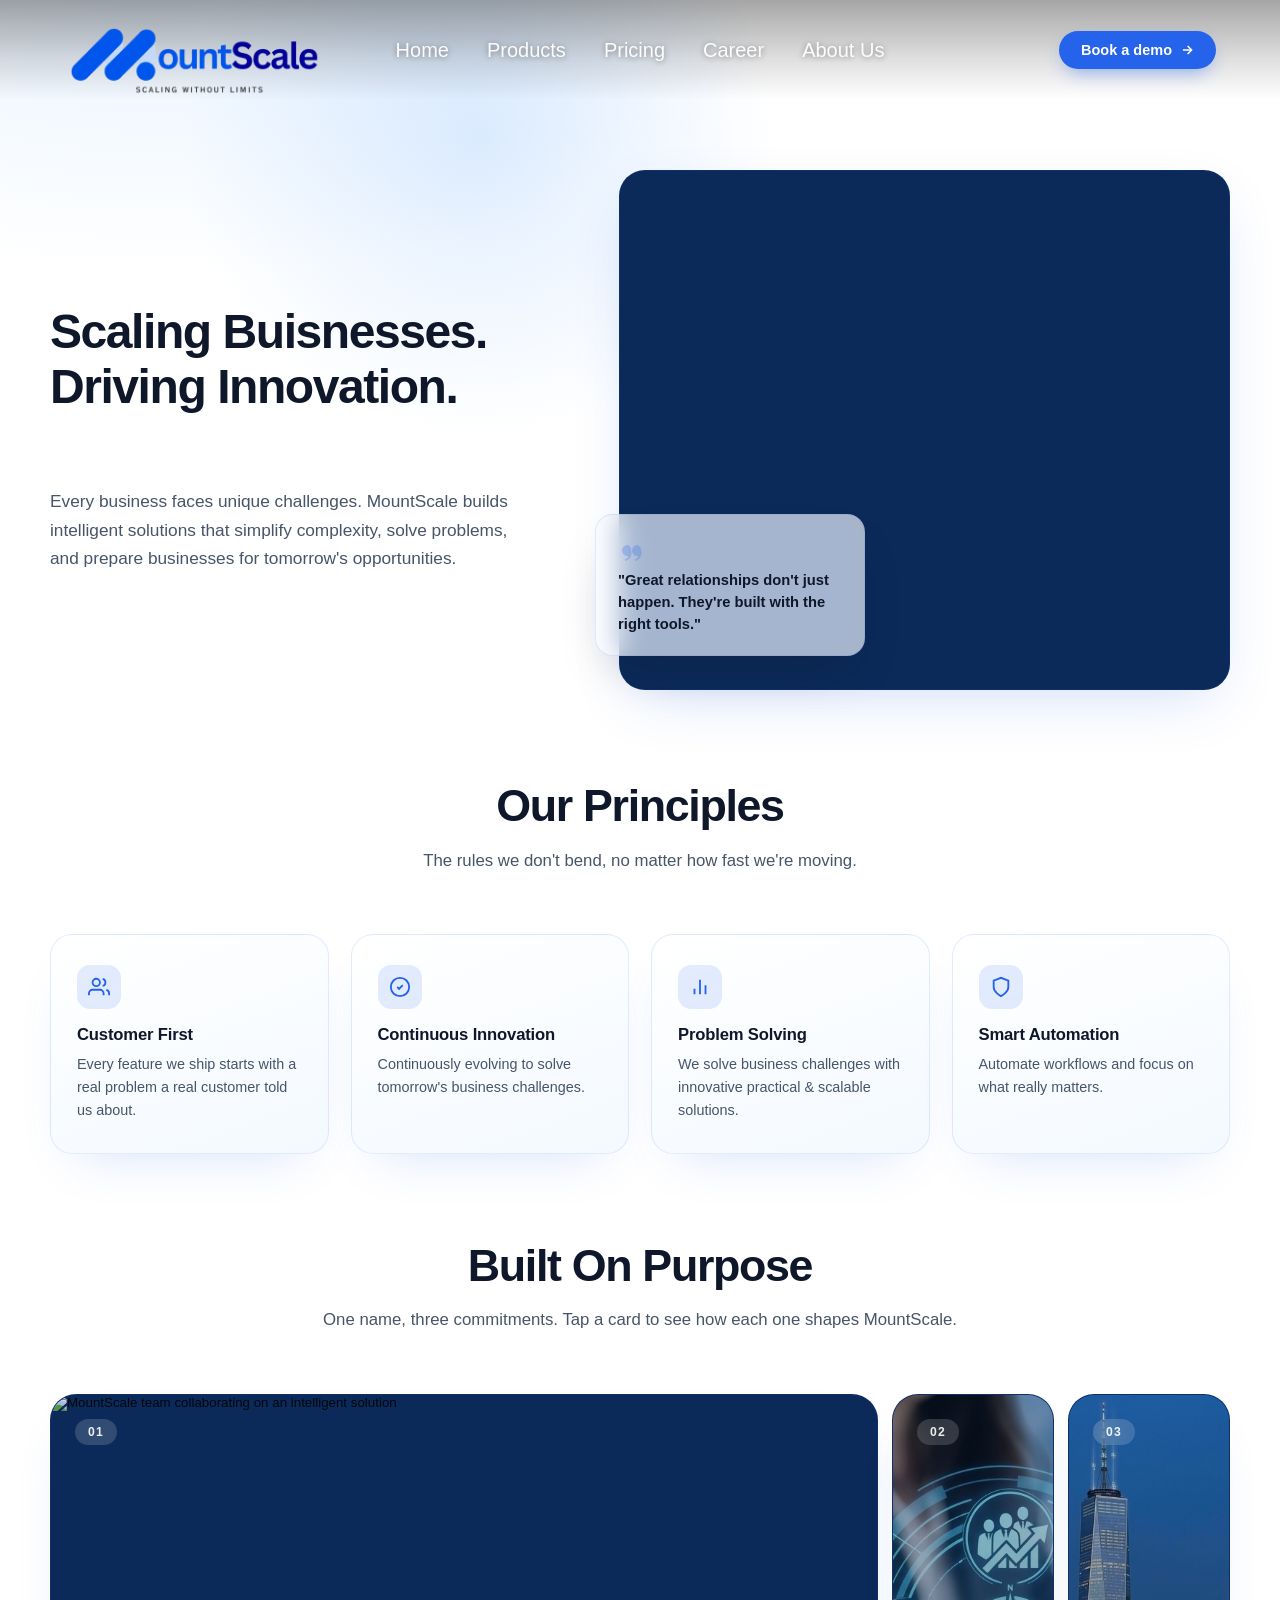
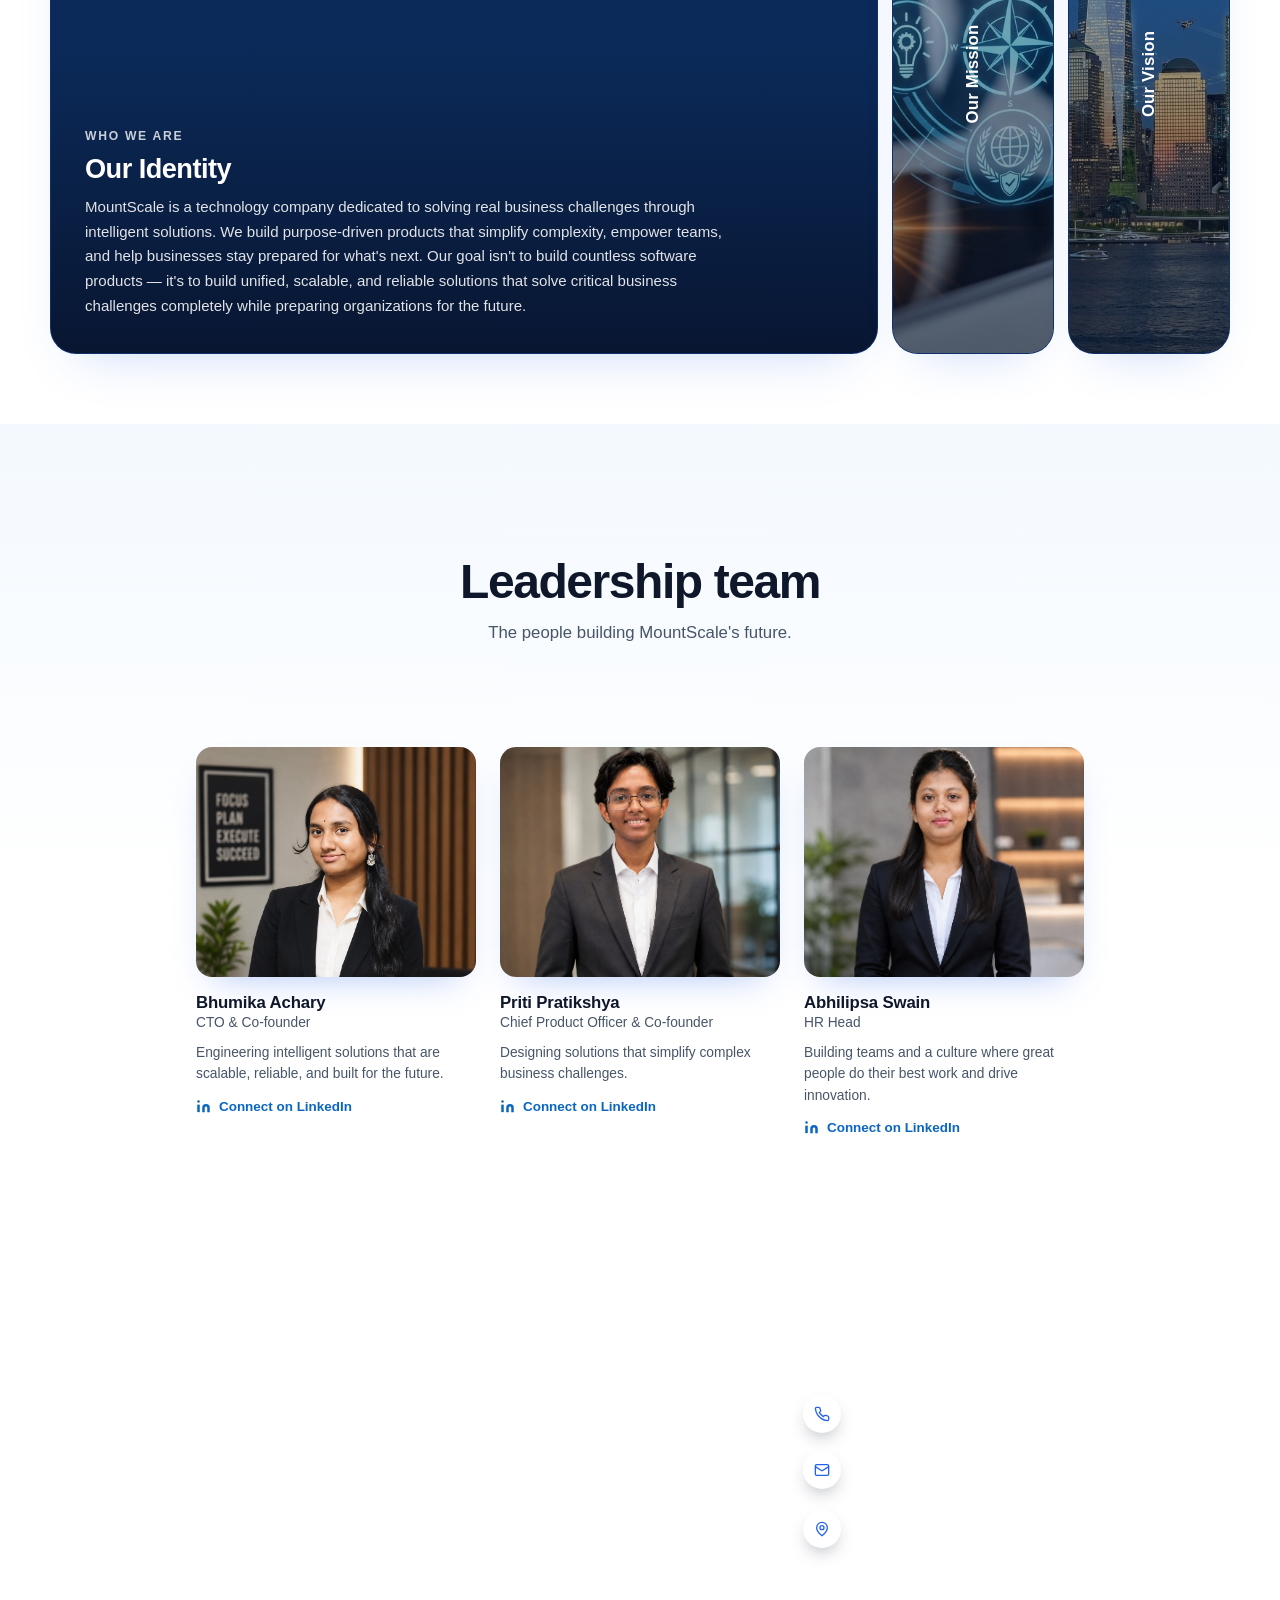
==== commit cb2118df: "new designing of web" ====
--- a/about.html
+++ b/about.html
@@ -32,7 +32,7 @@
     <a href="about.html">About Us</a>
   </nav>
   <div class="nav-right">
-    <a href="get-started.html" class="nav-cta">Get Started
+    <a href="get-started.html" class="nav-cta">Book a demo
       <svg width="14" height="14" viewBox="0 0 24 24" fill="none" stroke="currentColor" stroke-width="2.5"><path d="M5 12h14M13 5l7 7-7 7"/></svg>
     </a>
     <button class="nav-toggle" id="navToggle" aria-label="Toggle menu" aria-expanded="false" aria-controls="navCenter">
@@ -311,7 +311,7 @@
         <span class="contact-icon">
           <svg width="16" height="16" viewBox="0 0 24 24" fill="none" stroke="currentColor" stroke-width="2"><path d="M22 16.92v3a2 2 0 0 1-2.18 2 19.79 19.79 0 0 1-8.63-3.07 19.5 19.5 0 0 1-6-6 19.79 19.79 0 0 1-3.07-8.67A2 2 0 0 1 4.11 2h3a2 2 0 0 1 2 1.72c.127.96.362 1.903.7 2.81a2 2 0 0 1-.45 2.11L8.09 9.91a16 16 0 0 0 6 6l1.27-1.27a2 2 0 0 1 2.11-.45c.907.338 1.85.573 2.81.7A2 2 0 0 1 22 16.92z"/></svg>
         </span>
-        <p>+91 63668 67327</p>
+        <p>+91 63668 67237</p>
       </div>
       <div class="contact-row">
         <span class="contact-icon">
--- a/index.css
+++ b/index.css
@@ -149,16 +149,6 @@
   background:#eaf4ff;
 }
 
-/* ===== Video hero background ===== */
-/* .hero-video{
-  position:absolute;inset:0;z-index:1;
-  width:100%;height:100%;
-  object-fit:cover;object-position:center;
-  pointer-events:none;
-  will-change:opacity;
-}
-.hero-video-b{ opacity:0; } */
-
 .hero-bg-image{
   position:absolute;inset:0;z-index:1;
   width:100%;height:100%;
@@ -169,7 +159,6 @@
 .hero-video-overlay{
   position:absolute;inset:0;z-index:2;pointer-events:none;
 }
-/* ===== /video hero background ===== */
 
 .hero-inner{
   position:relative;z-index:5;max-width:900px;text-align:center;
@@ -188,9 +177,11 @@
   font-size:clamp(2.4rem,5.6vw,4.4rem);
   line-height:1.06;font-weight:700;letter-spacing:-0.035em;
   color:white;
+  text-shadow:0 2px 12px rgba(0,0,0,0.55), 0 0 28px rgba(0,0,0,0.35);
 }
 h1.hero-headline .grad{
-  color:#0055EC;
+  color:#4FD1FF;
+  /* text-shadow yahan mat likho, h1 se apne aap aa jayega */
 }
 .hero-sub{
   position:relative;max-width:700px;
@@ -334,9 +325,7 @@
 .es-value{font-size:1.9rem;font-weight:700;letter-spacing:-0.02em;color:var(--text);}
 .es-label{font-size:12.5px;color:var(--text-soft);text-transform:uppercase;letter-spacing:.06em;margin-top:2px;}
 
-/* ===== Visual card: sky above / surface line / roots beneath =====
-   (single authoritative definition — see bottom of file for the
-   iceberg image crop rules) */
+/* ===== Visual card: sky above / surface line / roots beneath ===== */
 .engine-visual{
   position:relative;display:flex;flex-direction:column;
   border-radius:28px;overflow:hidden;
@@ -565,7 +554,7 @@
 .dash-row{align-items:center;gap:10px;}
 .dr-icon{
   flex-shrink:0;width:8px;height:8px;border-radius:50%;
-  box-shadow:0 0 0 4px currentColor,0 0 0 4px transparent; /* fallback, overridden below */
+  box-shadow:0 0 0 4px currentColor,0 0 0 4px transparent;
 }
 .dr-blue{background:var(--blue);box-shadow:0 0 0 3px rgba(37,99,235,0.16);}
 .dr-green{background:#16a34a;box-shadow:0 0 0 3px rgba(22,163,74,0.16);}
@@ -574,12 +563,8 @@
 .dr-time{color:var(--text-soft);flex-shrink:0;}
 
 
-
 /* =========================================================
    Iceberg Mountain images (Engine Section)
-   Both images are already pre-cropped at the waterline, so they
-   are shown at their natural ratio — no 200%-height cropping hack
-   needed here.
    ========================================================= */
 
 .iceberg-img-wrap{width:100%;}
@@ -591,105 +576,273 @@
 .iceberg-bottom-img{width:100%;height:100%;object-fit:cover;object-position:top center;display:block;}
 
 
-#challenges{
-  padding:60px 24px 90px;
-  background:#fff;
-}
-
-.challenge-wrapper{
-  display:grid;grid-template-columns:1.1fr .9fr;gap:48px;align-items:start;
-}
-@media (max-width:900px){ .challenge-wrapper{grid-template-columns:1fr;} }
-
-.challenge-accordion{display:flex;flex-direction:column;gap:10px;}
-.cha-item{
-  border:1px solid var(--border);border-radius:16px;overflow:hidden;
-  background:#fff;transition:background .4s var(--ease), border-color .4s var(--ease);
-}
-.cha-item.is-active{
-  background:linear-gradient(120deg,var(--blue),var(--accent));
-  border-color:transparent;
-}
-.cha-head{
-  width:100%;display:flex;align-items:center;gap:16px;
-  padding:20px 22px;background:none;border:none;cursor:pointer;text-align:left;
-  font-family:inherit;
-}
-.cha-num{font-size:.8rem;font-weight:800;color:var(--blue);letter-spacing:.05em;}
-.cha-item.is-active .cha-num{color:rgba(255,255,255,0.75);}
-.cha-title{flex:1;font-size:1.05rem;font-weight:700;color:var(--text);}
-.cha-item.is-active .cha-title{color:#fff;}
-.cha-arrow{font-size:1.1rem;color:var(--text-soft);transition:transform .4s var(--ease);}
-.cha-item.is-active .cha-arrow{color:#fff;transform:rotate(45deg);}
-
-.cha-body{
-  max-height:0;overflow:hidden;
-  transition:max-height .5s var(--ease), padding .5s var(--ease);
-  padding:0 22px;
-}
-.cha-item.is-active .cha-body{max-height:260px;padding:0 22px 22px;}
-.cha-body ul{list-style:none;display:flex;flex-direction:column;gap:8px;}
-.cha-body li{
-  font-size:.92rem;line-height:1.55;color:rgba(255,255,255,0.92);
-  padding-left:18px;position:relative;
-}
-.cha-body li::before{
-  content:'';position:absolute;left:0;top:9px;width:6px;height:6px;
-  border-radius:50%;background:#fff;
-}
-
-.challenge-visual{position:sticky;top:110px;}
-.challenge-visual img{
-  width:100%;height:340px;object-fit:cover;border-radius:22px;
-  border:1px solid var(--border);box-shadow:var(--shadow-soft);
-}
-.challenge-quote{
-  margin-top:-40px;position:relative;z-index:2;margin-left:24px;margin-right:24px;
-  background:#fff;border:1px solid var(--blue);border-radius:16px;
-  padding:20px 22px;box-shadow:0 20px 40px -22px rgba(37,99,235,.35);
-}
-.challenge-quote p{font-size:.92rem;font-style:italic;line-height:1.6;color:var(--text);}
-
-
-#industries{padding:80px 24px 60px;background:var(--bg);}
-
-.industries-marquee{
-  margin-top:44px;overflow:hidden;position:relative;
-  mask-image:linear-gradient(90deg, transparent, #000 8%, #000 92%, transparent);
-  -webkit-mask-image:linear-gradient(90deg, transparent, #000 8%, #000 92%, transparent);
-}
-.industries-track{
-  display:flex;gap:18px;width:max-content;
-  animation:industries-scroll 26s linear infinite;
-}
-.industries-marquee:hover .industries-track{animation-play-state:paused;}
-
-.industry-pill{
-  display:flex;align-items:center;gap:12px;white-space:nowrap;
-  padding:16px 26px;border-radius:999px;
+/* =========================================================
+   Industries We Serve (fixed cards, no movement)
+   ========================================================= */
+#industries{padding:100px 24px 90px;background:var(--bg);}
+#industries .section-head{max-width:820px;margin-bottom:56px;}
+#industries .section-head h2 .grad{color:#0055EC;}
+#industries .section-head p{font-size:clamp(1.02rem,1.5vw,1.15rem);line-height:1.75;}
+
+.ind-grid{
+  display:grid;grid-template-columns:repeat(6,1fr);gap:22px;
+  max-width:1180px;margin:0 auto;
+}
+/* 3 on top, 2 centred below */
+.ind-card{grid-column:span 2;}
+.ind-card:nth-child(4){grid-column:2 / span 2;}
+.ind-card:nth-child(5){grid-column:4 / span 2;}
+@media (max-width:900px){
+  .ind-grid{grid-template-columns:repeat(2,1fr);}
+  .ind-card,.ind-card:nth-child(4),.ind-card:nth-child(5){grid-column:auto;}
+  .ind-card:nth-child(5){grid-column:1 / -1;}
+}
+@media (max-width:600px){
+  .ind-grid{grid-template-columns:1fr;}
+  .ind-card:nth-child(5){grid-column:auto;}
+}
+
+.ind-card{
+  position:relative;overflow:hidden;
+  padding:34px 28px 32px;border-radius:24px;
   background:linear-gradient(160deg,rgba(255,255,255,0.95),rgba(234,244,255,0.6));
-  border:1px solid var(--border);box-shadow:0 16px 34px -22px rgba(37,99,235,0.28);
-  font-weight:700;font-size:.98rem;color:var(--text);
-  transition:transform .4s var(--ease), box-shadow .4s var(--ease), border-color .4s var(--ease);
-}
-.industry-pill:hover{
-  transform:translateY(-4px);border-color:var(--blue);
-  box-shadow:0 22px 44px -20px rgba(37,99,235,0.4);
-}
-.ip-icon{
-  width:34px;height:34px;border-radius:10px;flex-shrink:0;
+  border:1px solid var(--border);
+  box-shadow:0 22px 48px -32px rgba(37,99,235,0.3);
+  transition:box-shadow .5s var(--ease), border-color .5s var(--ease);
+}
+.ind-card::before{
+  content:'';position:absolute;top:0;left:28px;
+  width:46px;height:3px;border-radius:0 0 999px 999px;background:#0055EC;
+}
+/* hover: card apni jagah rahega, sirf border/shadow badlega */
+.ind-card:hover{
+  border-color:rgba(37,99,235,0.3);
+  box-shadow:0 34px 70px -30px rgba(37,99,235,0.42);
+}
+.ind-icon{
+  width:52px;height:52px;border-radius:16px;margin-bottom:20px;
+  display:flex;align-items:center;justify-content:center;color:#fff;
+  background:linear-gradient(135deg,var(--blue),var(--accent));
+  box-shadow:0 12px 24px -8px rgba(37,99,235,0.5);
+}
+.ind-card h3{font-size:1.2rem;font-weight:700;letter-spacing:-0.02em;margin-bottom:10px;}
+.ind-card p{color:var(--text-soft);font-size:.95rem;line-height:1.65;}
+
+
+/* ---------- What is MountScale (paragraphs + philosophy below) ---------- */
+#what-is .section-inner{width:100%;}
+.what-text{
+  max-width:860px;margin:0 auto;text-align:center;
+  display:flex;flex-direction:column;align-items:center;
+}
+.what-text p{
+  font-size:clamp(1.05rem,1.6vw,1.2rem);line-height:1.85;
+  color:var(--text-soft);margin-bottom:24px;
+}
+.what-text .what-lead{
+  font-size:clamp(1.4rem,2.6vw,2rem);line-height:1.5;
+  font-weight:700;color:var(--text);letter-spacing:-0.02em;
+  margin-bottom:32px;
+}
+
+.what-philosophy{
+  margin-top:28px;display:inline-flex;flex-direction:column;align-items:center;gap:4px;
+  padding:22px 40px;border-radius:22px;
+  background:linear-gradient(135deg,#0055EC,#2563EB);
+  box-shadow:0 24px 50px -22px rgba(37,99,235,0.6);
+}
+.what-philosophy span{
+  font-size:12px;font-weight:700;letter-spacing:.12em;
+  text-transform:uppercase;color:rgba(255,255,255,0.75);
+}
+.what-philosophy strong{
+  font-size:clamp(1.3rem,2.4vw,1.7rem);font-weight:800;color:#fff;letter-spacing:-0.01em;
+}
+
+/* ---------- Founder review ---------- */
+#founder-review{padding:50px 24px 30px;}
+.review-card{
+  position:relative;max-width:820px;margin:0 auto;text-align:center;
+  padding:60px 56px 44px;border-radius:30px;
+  background:linear-gradient(160deg,var(--light),#fff);
+  border:1px solid var(--border);
+  box-shadow:0 30px 60px -34px rgba(37,99,235,0.3);
+}
+.review-mark{
+  position:absolute;top:-6px;left:50%;transform:translateX(-50%);
+  font-size:6rem;line-height:1;font-weight:800;color:var(--blue);opacity:.18;
+}
+.review-card blockquote{
+  max-width:640px;margin:0 auto 28px;
+  font-size:clamp(1.05rem,1.8vw,1.3rem);line-height:1.7;
+  font-style:italic;font-weight:500;color:var(--text);
+}
+.review-card figcaption{display:flex;flex-direction:column;gap:4px;}
+.review-name{font-size:1.05rem;font-weight:700;color:var(--text);}
+.review-role{
+  font-size:12.5px;font-weight:600;letter-spacing:.12em;
+  text-transform:uppercase;color:var(--blue);
+}
+@media (max-width:640px){.review-card{padding:52px 24px 34px;}}
+
+.review-card.reveal{
+  opacity:1 !important;
+  transform:none !important;
+}
+
+
+/* ---------- Full-page sections ---------- */
+#what-is,
+#founder-review{
+  min-height:100vh;
+  display:flex;
+  align-items:center;
+  justify-content:center;
+  padding:130px 24px 80px;   /* top 130px = fixed navbar ke neeche jagah */
+}
+#what-is .section-inner,
+#founder-review .section-inner{width:100%;}
+
+#what-is{background:linear-gradient(180deg,#fff 0%,var(--light) 100%);}
+
+/* Founder review: bada card, center mein */
+#founder-review{background:#fff;}
+.review-card{max-width:940px;padding:90px 72px 64px;}
+.review-mark{font-size:9rem;top:-14px;}
+.review-card blockquote{
+  max-width:760px;
+  font-size:clamp(1.25rem,2.4vw,1.75rem);
+  line-height:1.75;
+}
+.review-name{font-size:1.25rem;}
+.review-role{font-size:13.5px;}
+@media (max-width:640px){.review-card{padding:70px 24px 40px;}}
+
+
+/* ---------- Our Heroes (full page) ---------- */
+#heroes{
+  min-height:100vh;
   display:flex;align-items:center;justify-content:center;
-  background:linear-gradient(145deg,var(--blue),var(--accent));color:#fff;
-}
-
-@keyframes industries-scroll{
-  from{transform:translateX(0);}
-  to{transform:translateX(-50%);}
-}
-
-@media (max-width:640px){
-  .industry-pill{padding:13px 20px;font-size:.88rem;gap:9px;}
-  .ip-icon{width:28px;height:28px;}
-}
-
-#challenges .section-head h2 .grad{color:#0058ED;}+  padding:130px 24px 80px;
+  background:linear-gradient(180deg,#fff 0%,var(--light) 100%);
+}
+#heroes .section-inner{width:100%;}
+#heroes .section-head{max-width:760px;margin-bottom:64px;}
+#heroes .section-head h2{font-size:clamp(2.2rem,4.6vw,3.4rem);}
+#heroes .section-head h2 .grad{color:#0055EC;}
+
+.heroes-grid{
+  display:grid;grid-template-columns:repeat(3,1fr);gap:28px;
+  max-width:1180px;margin:0 auto;
+}
+@media (max-width:980px){.heroes-grid{grid-template-columns:1fr;max-width:520px;}}
+
+.hero-card{
+  position:relative;overflow:hidden;
+  display:flex;flex-direction:column;align-items:center;text-align:center;
+  min-height:440px;padding:56px 32px 40px;border-radius:30px;
+  background:linear-gradient(160deg,rgba(255,255,255,0.95),rgba(234,244,255,0.65));
+  border:1px solid var(--border);
+  box-shadow:0 30px 60px -32px rgba(37,99,235,0.3);
+  transition:transform .5s var(--ease), box-shadow .5s var(--ease);
+}
+.hero-card:hover{transform:translateY(-10px);box-shadow:0 44px 80px -30px rgba(37,99,235,0.4);}
+.hc-num{
+  position:absolute;top:22px;left:26px;
+  font-size:.85rem;font-weight:800;letter-spacing:.08em;color:var(--blue);opacity:.7;
+}
+.hc-glow{
+  position:absolute;width:240px;height:240px;border-radius:50%;pointer-events:none;
+  background:radial-gradient(circle,rgba(96,165,250,0.28),transparent 70%);
+  right:-70px;bottom:-90px;
+}
+.hc-icon{
+  width:68px;height:68px;border-radius:20px;margin-bottom:28px;
+  display:flex;align-items:center;justify-content:center;color:#fff;
+  background:linear-gradient(135deg,var(--blue),var(--accent));
+  box-shadow:0 14px 28px -8px rgba(37,99,235,0.5);
+}
+.hero-card h3{font-size:1.5rem;font-weight:700;letter-spacing:-0.02em;margin-bottom:14px;}
+.hero-card p{color:var(--text-soft);line-height:1.7;font-size:1rem;margin-bottom:30px;}
+.hero-card .pc-link{margin-top:auto;}
+
+/* Placeholder card */
+.hero-card-empty{
+  justify-content:center;
+  background:rgba(255,255,255,0.5);
+  border:2px dashed rgba(37,99,235,0.3);
+  box-shadow:none;
+}
+.hero-card-empty:hover{transform:none;box-shadow:none;border-color:var(--blue);}
+.hc-icon-empty{
+  background:rgba(37,99,235,0.08);color:var(--blue);
+  border:1.5px dashed rgba(37,99,235,0.4);box-shadow:none;
+}
+.hero-card-empty h3{color:var(--text-soft);}
+.hero-card-empty p{margin-bottom:0;}
+
+
+/* ---------- Customer Results (full page) ---------- */
+#results{
+  min-height:100vh;
+  display:flex;align-items:center;justify-content:center;
+  padding:130px 24px 80px;
+  background:linear-gradient(180deg,var(--light) 0%,#fff 100%);
+}
+#results .section-inner{width:100%;}
+#results .section-head{max-width:760px;margin-bottom:64px;}
+#results .section-head h2{font-size:clamp(2.2rem,4.6vw,3.4rem);}
+#results .section-head h2 .grad{color:#0055EC;}
+
+.results-grid{
+  display:grid;grid-template-columns:repeat(4,1fr);gap:24px;
+  max-width:1180px;margin:0 auto;
+}
+@media (max-width:980px){.results-grid{grid-template-columns:repeat(2,1fr);}}
+@media (max-width:560px){.results-grid{grid-template-columns:1fr;}}
+
+.result-card{
+  position:relative;overflow:hidden;text-align:center;
+  padding:48px 24px 40px;border-radius:26px;
+  background:linear-gradient(160deg,rgba(255,255,255,0.95),rgba(234,244,255,0.65));
+  border:1px solid var(--border);
+  box-shadow:0 26px 54px -32px rgba(37,99,235,0.3);
+  transition:transform .5s var(--ease), box-shadow .5s var(--ease);
+}
+.result-card::before{
+  content:'';position:absolute;top:0;left:50%;transform:translateX(-50%);
+  width:60px;height:3px;border-radius:0 0 999px 999px;background:#0055EC;
+}
+.result-card:hover{transform:translateY(-8px);box-shadow:0 38px 74px -30px rgba(37,99,235,0.4);}
+.rc-value{
+  font-size:clamp(2.6rem,4.4vw,3.6rem);font-weight:800;letter-spacing:-0.04em;
+  line-height:1;color:#0055EC;margin-bottom:12px;
+}
+.rc-label{font-size:1.05rem;font-weight:700;color:var(--text);margin-bottom:10px;}
+.result-card p{color:var(--text-soft);font-size:.95rem;line-height:1.6;}
+
+.results-strip{
+  max-width:1180px;margin:44px auto 0;
+  display:flex;flex-wrap:wrap;justify-content:center;gap:14px;
+}
+.results-strip span{
+  display:inline-flex;align-items:center;gap:10px;
+  padding:12px 22px;border-radius:999px;font-weight:700;font-size:.95rem;
+  background:#fff;border:1px solid var(--border);color:var(--text);
+  box-shadow:0 14px 30px -20px rgba(37,99,235,0.3);
+}
+.results-strip i{
+  width:8px;height:8px;border-radius:50%;
+  background:var(--blue);box-shadow:0 0 0 4px rgba(37,99,235,0.16);
+}
+
+
+/* ---------- What is MountScale: compact, no extra space ---------- */
+/* #what-is{
+  min-height:0;
+  display:block;
+  padding:60px 24px 40px;
+}
+.what-text .what-lead{margin-bottom:20px;}
+.what-text p{margin-bottom:16px;}
+.what-philosophy{margin-top:16px;} */
